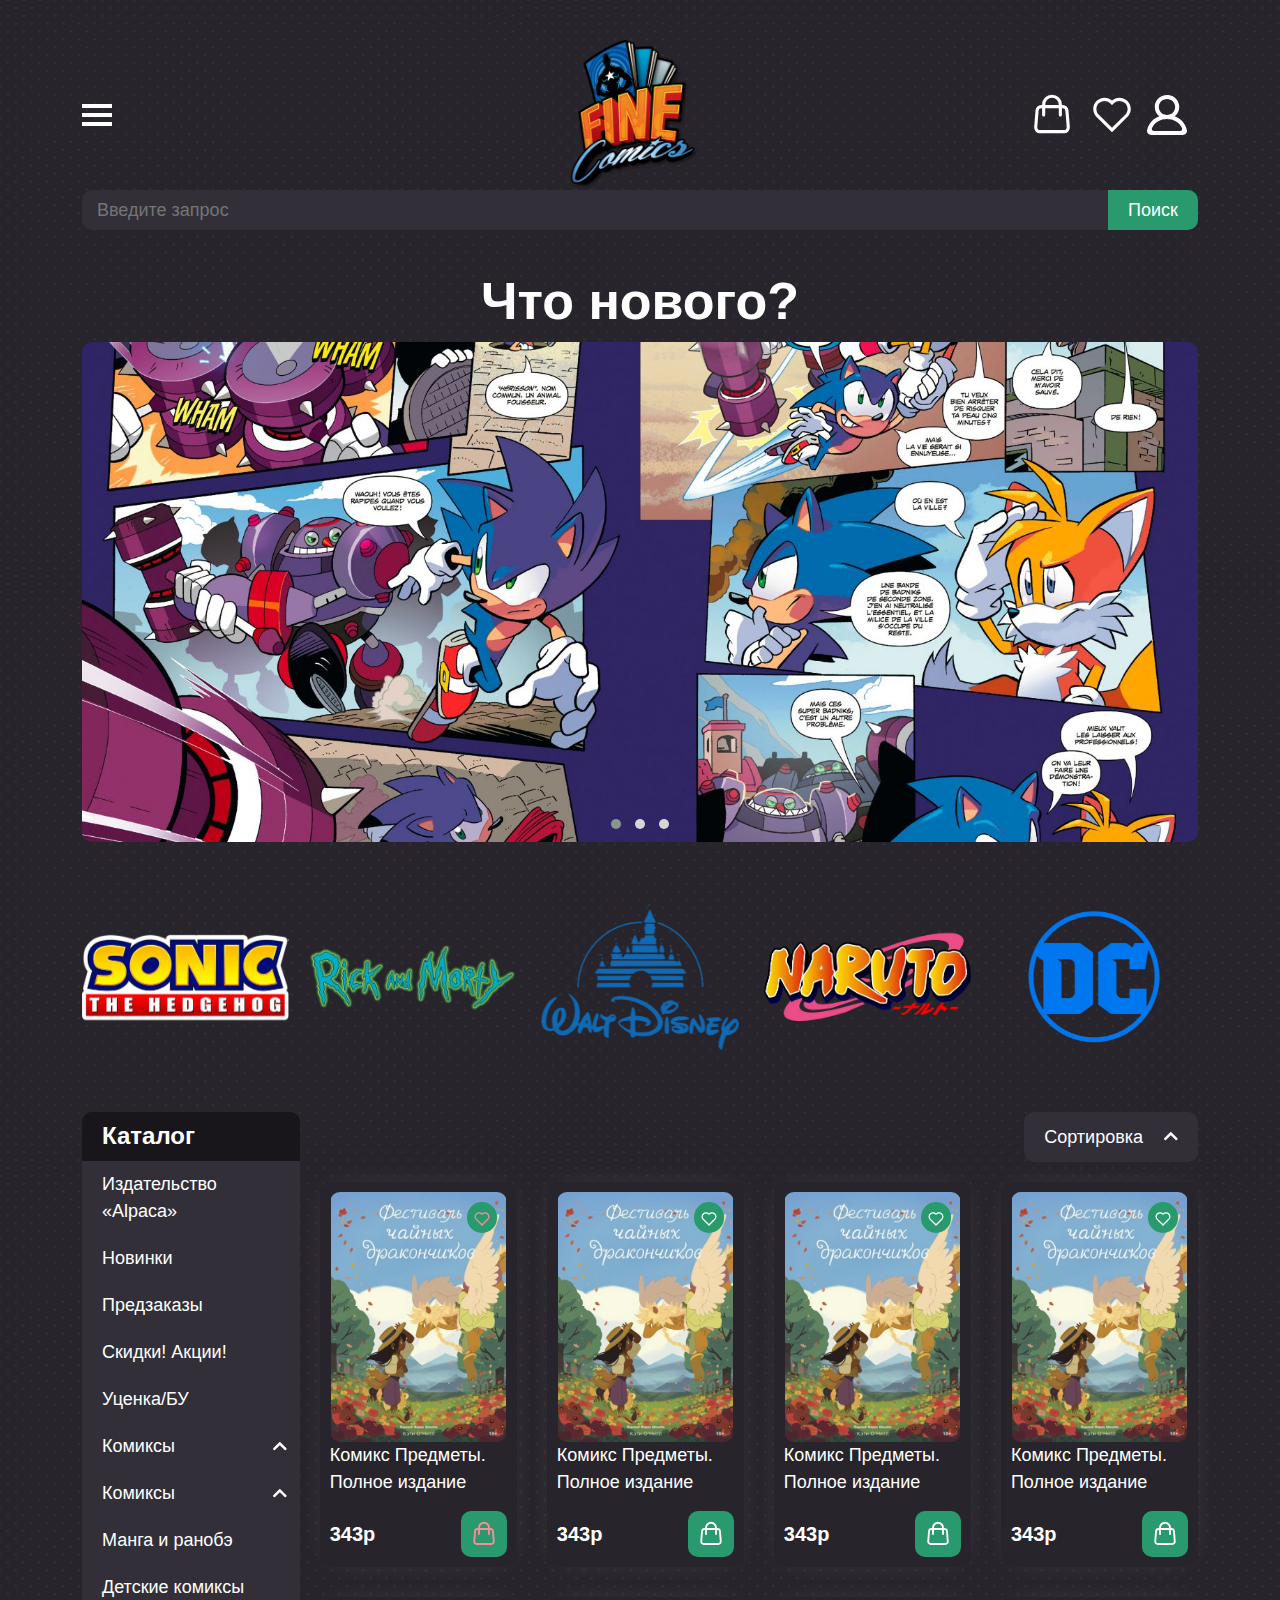
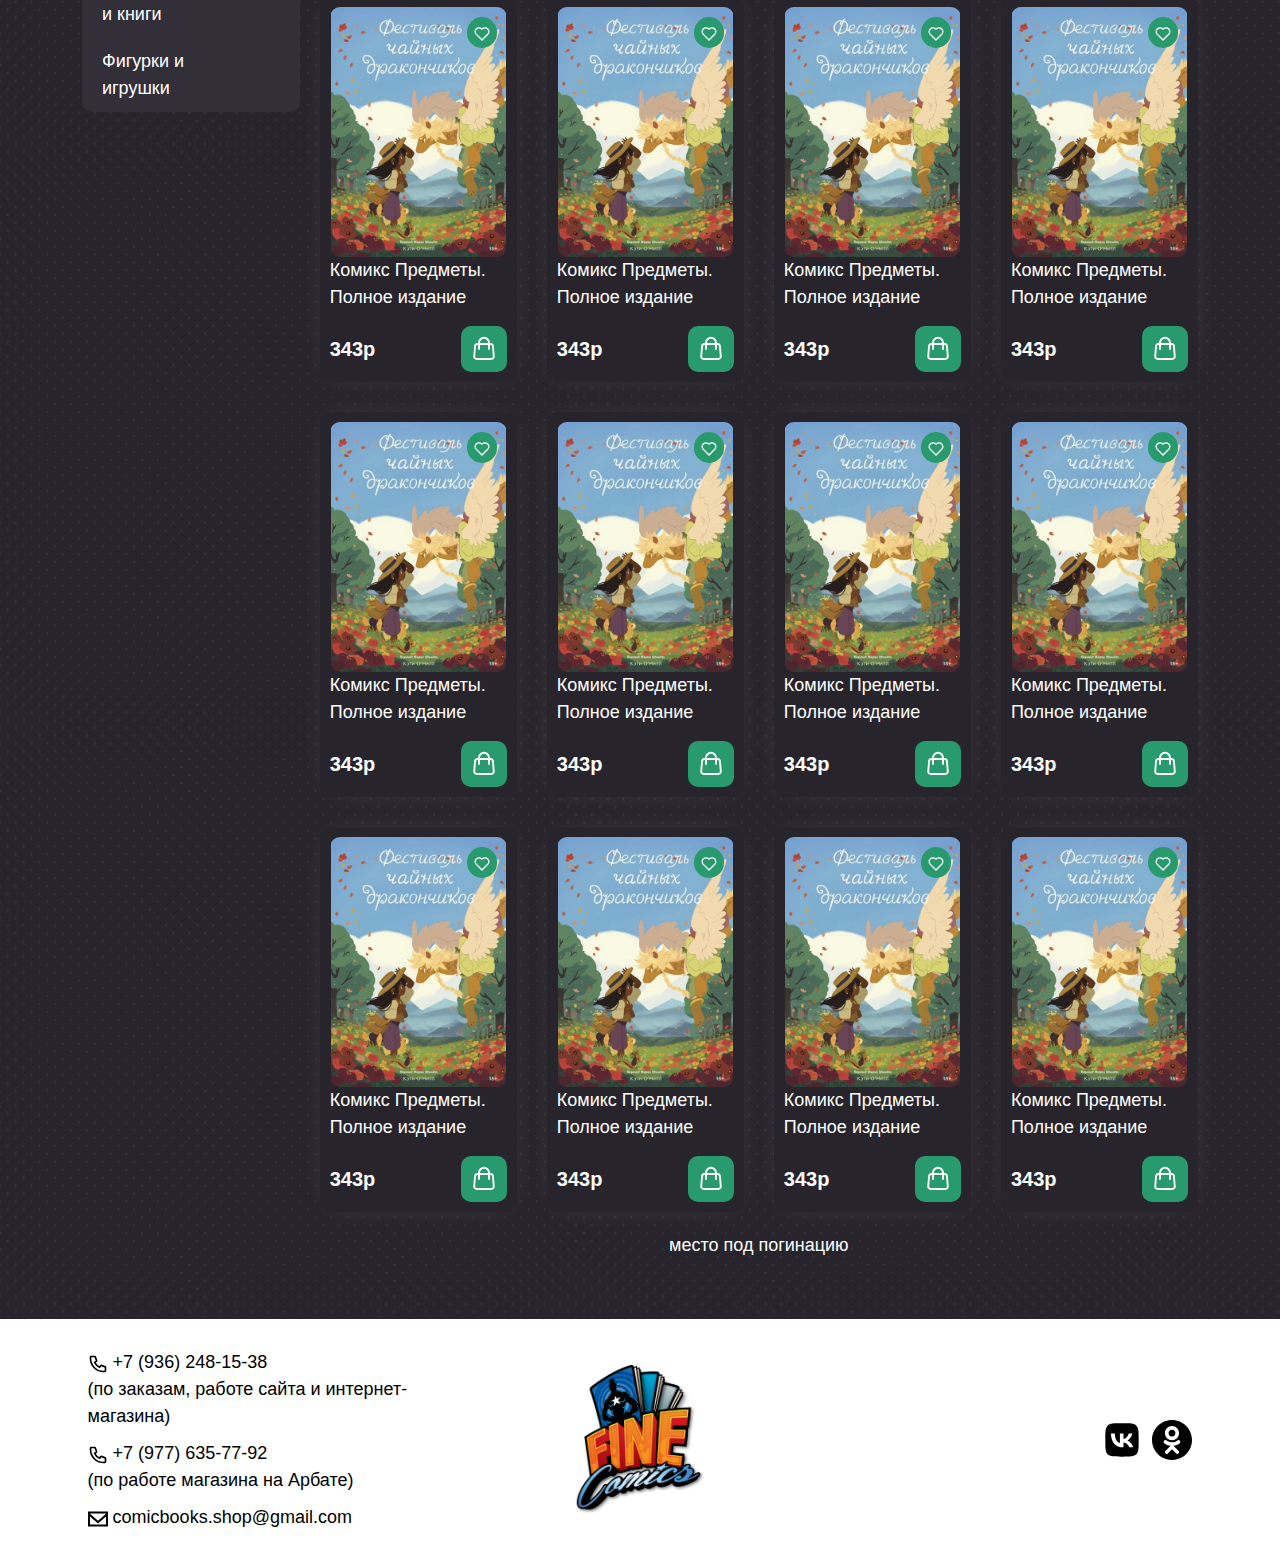
==== pages/index/index.html @ 59e4ee45 "init: version 0.1 index page" ====
<!DOCTYPE html>
<html lang="en">
<head>
    <meta charset="UTF-8">
    <meta http-equiv="X-UA-Compatible" content="IE=edge">
    <meta name="viewport" content="width=device-width, initial-scale=1.0">
    <title>ComicsShop</title>
    <!-- STYLES -->
        <!-- CAROUSEL -->
        <link rel="stylesheet" href="./../../static/css/libs/carousel/owl.carousel.min.css">
        <link rel="stylesheet" href="./../../static/css/libs/carousel/owl.theme.default.min.css">
        <!-- MAIN -->
        <link rel="stylesheet" href="./../../static/css/styles.css">
        <link rel="stylesheet" href="./../../static/css/reset.css">
    <!-- SCRIPTS -->     
        <!-- JQUERY -->
        <script src="./../../static/js/libs/jquary/jquery.min.js" defer></script>
        <!-- CAROUSEL -->
        <script src="./../../static/js/libs/carousel/owl.carousel.min.js" defer></script>
        <!-- BURGER -->
        <script src="./../../static/js/blocks/burger/burger.js" defer></script>
        <!-- ACCORDION -->
        <script src="./../../static/js/blocks/accordion/accordion.js" defer></script>
        <!-- SELECT -->
        <script src="./../../static/js/blocks/select/select.js" defer></script>
        <!-- MODAL -->
        <script src="./../../static/js/blocks/modal/modal.js" defer></script>
        <!-- FORM -->
        <script src="./../../static/js/libs/jquary-validation/jquery.validate.min.js" defer></script>  
        <script src="./../../static/js/blocks/form/form.js" defer></script>
        <!-- MAIN -->
        <script src="./../../static/js/main.js" defer></script>
</head>
<body class="page">

    <header class="header page__header">
        <div class="container header__container">
            <nav class="header__burger burger">
                <div class="burger__name">
                    <a href="#" class="burger__icon">
                        <span></span>
                        <span></span>
                        <span></span>
                    </a>
                </div>
        
                <div class="burger__content">
                    <div class="burger__title">
                        Меню
                    </div>
        
                    <ul class="burger__ul">
                        <div class="burger__subtitle">
                            Навигация
                        </div>
                        <li class="burger__li">
                            <a href="#">Главная</a>
                        </li>
                        <li class="burger__li">
                            <a href="#">Все товары</a>
                        </li>
                        <li class="burger__li">
                            <a href="#">Новости</a>
                        </li>
                        <li class="burger__li">
                            <a href="#">Адрес и контакты</a>
                        </li>
                        <li class="burger__li">
                            <a href="#">Все франшизы</a>
                        </li>
                    </ul>
        
                    <ul class="burger__ul">
                        <div class="burger__subtitle">
                            Помощь
                        </div>
                        <li class="burger__li">
                            <a href="#">FAQ</a>
                        </li>
                        <li class="burger__li">
                            <a href="#">Доставка и оплата</a>
                        </li>
                        <li class="burger__li">
                            <a href="#">Оставить отзыв</a>
                        </li>
                    </ul>
        
                    <ul class="burger__ul">
                        <div class="burger__subtitle">
                            Информация
                        </div>
                        <li class="burger__li">
                            <a href="#">Публичная оферта</a>
                        </li>
                        <li class="burger__li">
                            <a href="#">Пользовательское соглашение</a>
                        </li>
                        <li class="burger__li">
                            <a href="#">Политика конфиденциальности</a>
                        </li>
                    </ul>
        
                    <ul class="burger__ul">
                        <div class="burger__subtitle">
                            Контакты
                        </div>
                        <li class="burger__li">+7 (952) 217-64-75</li>
                        <li class="burger__li">г. Благовещенск, ул. Антона, д. Антона</li>
                    </ul>

                    <button class="btn burger__close">
                        x
                    </button>
                </div>

                <div class="burger__shadow"></div>
            </nav>
            
            <div class="header__logo">
                <a href="#" class="logo" style="background-image: url('./../../static/img/logo.png');">
                </a>
            </div>

            <div class="header__right">
                <a href="#" class="header__cart">
                    <svg class="svg--animate-stroke" width="50px" height="50px" viewBox="0 0 24 24" fill="none" xmlns="http://www.w3.org/2000/svg">
                        <path d="M16 8H17.1597C18.1999 8 19.0664 8.79732 19.1528 9.83391L19.8195 17.8339C19.9167 18.9999 18.9965 20 17.8264 20H6.1736C5.00352 20 4.08334 18.9999 4.18051 17.8339L4.84718 9.83391C4.93356 8.79732 5.80009 8 6.84027 8H8M16 8H8M16 8L16 7C16 5.93913 15.5786 4.92172 14.8284 4.17157C14.0783 3.42143 13.0609 3 12 3C10.9391 3 9.92172 3.42143 9.17157 4.17157C8.42143 4.92172 8 5.93913 8 7L8 8M16 8L16 12M8 8L8 12" stroke="#000000" stroke-width="1.5" stroke-linecap="round" stroke-linejoin="round"/>
                    </svg>
                </a>

                <a href="#" class="header__favorite">
                    <svg class="svg--animate-fill" width="50px" height="50px" viewBox="0 0 24 24" fill="none" xmlns="http://www.w3.org/2000/svg">        
                        <path fill-rule="evenodd" clip-rule="evenodd" d="M11.993 5.09691C11.0387 4.25883 9.78328 3.75 8.40796 3.75C5.42122 3.75 3 6.1497 3 9.10988C3 10.473 3.50639 11.7242 4.35199 12.67L12 20.25L19.4216 12.8944L19.641 12.6631C20.4866 11.7172 21 10.473 21 9.10988C21 6.1497 18.5788 3.75 15.592 3.75C14.2167 3.75 12.9613 4.25883 12.007 5.09692L12 5.08998L11.993 5.09691ZM12 7.09938L12.0549 7.14755L12.9079 6.30208L12.9968 6.22399C13.6868 5.61806 14.5932 5.25 15.592 5.25C17.763 5.25 19.5 6.99073 19.5 9.10988C19.5 10.0813 19.1385 10.9674 18.5363 11.6481L18.3492 11.8453L12 18.1381L5.44274 11.6391C4.85393 10.9658 4.5 10.0809 4.5 9.10988C4.5 6.99073 6.23699 5.25 8.40796 5.25C9.40675 5.25 10.3132 5.61806 11.0032 6.22398L11.0921 6.30203L11.9452 7.14752L12 7.09938Z" fill="#000000"/>
                    </svg>
                </a>

                <a href="#" class="header__profile">
                    <svg class="svg--animate-fill" width="40px" height="40px" viewBox="0 0 20 20" version="1.1" xmlns="http://www.w3.org/2000/svg" xmlns:xlink="http://www.w3.org/1999/xlink">
                        <g id="Page-1" stroke="none" stroke-width="1" fill="none" fill-rule="evenodd">
                            <g id="Dribbble-Light-Preview" transform="translate(-140.000000, -2159.000000)" fill="#000000">
                                <g id="icons" transform="translate(56.000000, 160.000000)">
                                    <path d="M100.562548,2016.99998 L87.4381713,2016.99998 C86.7317804,2016.99998 86.2101535,2016.30298 86.4765813,2015.66198 C87.7127655,2012.69798 90.6169306,2010.99998 93.9998492,2010.99998 C97.3837885,2010.99998 100.287954,2012.69798 101.524138,2015.66198 C101.790566,2016.30298 101.268939,2016.99998 100.562548,2016.99998 M89.9166645,2004.99998 C89.9166645,2002.79398 91.7489936,2000.99998 93.9998492,2000.99998 C96.2517256,2000.99998 98.0830339,2002.79398 98.0830339,2004.99998 C98.0830339,2007.20598 96.2517256,2008.99998 93.9998492,2008.99998 C91.7489936,2008.99998 89.9166645,2007.20598 89.9166645,2004.99998 M103.955674,2016.63598 C103.213556,2013.27698 100.892265,2010.79798 97.837022,2009.67298 C99.4560048,2008.39598 100.400241,2006.33098 100.053171,2004.06998 C99.6509769,2001.44698 97.4235996,1999.34798 94.7348224,1999.04198 C91.0232075,1998.61898 87.8750721,2001.44898 87.8750721,2004.99998 C87.8750721,2006.88998 88.7692896,2008.57398 90.1636971,2009.67298 C87.1074334,2010.79798 84.7871636,2013.27698 84.044024,2016.63598 C83.7745338,2017.85698 84.7789973,2018.99998 86.0539717,2018.99998 L101.945727,2018.99998 C103.221722,2018.99998 104.226185,2017.85698 103.955674,2016.63598" id="profile_round-[#1342]"></path>
                                </g>
                            </g>
                        </g>
                    </svg>
                </a>
            </div>
        </div>
        <div class="container">
            <form class="search" action="">
                <input type="text" class="search__input" placeholder="Введите запрос">
                <button type="submit" class="btn search__submit">Поиск</button>

                <!-- ВНИМАНИЕ, УБРАТЬ DISPLAY NONE КОГДА НАСТРОИШЬ -->
                <div class="search__items" style="display: none;">
                    <div class="search__item">
                        123
                    </div>
                    <div class="search__item">
                        123
                    </div>
                    <div class="search__item">
                        123
                    </div>
                </div>
            </form>
        </div>
    </header>

    <main class="main">
        <section class="carousel container main__carousel">
            <h2 class="h2 carousel__title title">
                Что нового? 
            </h2>

            <div class="carousel__items owl-carousel owl-theme">
                <div class="carousel__item" style="background-image: url('./../../static/img/carousel/item-1.jpg');"></div>
                <div class="carousel__item" style="background-image: url('./../../static/img/carousel/item-2.jpg');"></div>
                <div class="carousel__item" style="background-image: url('./../../static/img/carousel/item-3.jpg');"></div>
            </div>
        </section>

        <section class="brands main__brands">
            <div class="container">
                <section class="carousel--brands owl-carousel owl-theme">
                    <div class="carousel__item--sm" style="background-image: url('./../../static/img/brands/item-1.webp');"></div>
                    <div class="carousel__item--sm" style="background-image: url('./../../static/img/brands/item-2.webp');"></div>
                    <div class="carousel__item--sm" style="background-image: url('./../../static/img/brands/item-3.webp');"></div>
                    <div class="carousel__item--sm" style="background-image: url('./../../static/img/brands/item-4.webp');"></div>
                    <div class="carousel__item--sm" style="background-image: url('./../../static/img/brands/item-5.webp');"></div>
                    <div class="carousel__item--sm" style="background-image: url('./../../static/img/brands/item-6.webp');"></div>
                </section>
            </div>
        </section>

        <section class="catalog">
            <div class="container catalog__container">
                <div class="catalog__left">
                    <div class="catalog__filter filter">
                        <h3 class="h3 filter__name">
                            Каталог
                        </h3>
                        <div class="filter__items">
                            <div class="filter__item">
                                Издательство «Alpaca»
                            </div>
                            <div class="filter__item">
                                Новинки
                            </div>
                            <div class="filter__item">
                                Предзаказы
                            </div>
                            <div class="filter__item">
                                Скидки! Акции!
                            </div>
                            <div class="filter__item">
                                Уценка/БУ
                            </div>
                            <div class="accordion">
                                <div class="filter__item">
                                    Комиксы
                                    <div class="filter__svg">
                                        <svg width="15" height="15" viewBox="0 0 15 15" fill="none" xmlns="http://www.w3.org/2000/svg">
                                            <path d="M7.28125 3.25C7.40625 3.0625 7.59375 3 7.8125 3C8 3 8.1875 3.0625 8.34375 3.25L14.4062 9.3125C14.5312 9.4375 14.625 9.625 14.625 9.84375C14.625 10.0312 14.5312 10.2188 14.4062 10.375L13.7188 11.0625C13.5625 11.1875 13.375 11.2812 13.1875 11.2812C12.9688 11.2812 12.7812 11.2188 12.6562 11.0938L7.8125 6.25L2.96875 11.0938C2.8125 11.2188 2.625 11.2812 2.4375 11.2812C2.21875 11.2812 2.03125 11.1875 1.90625 11.0625L1.21875 10.375C1.0625 10.2188 1 10.0312 1 9.84375C1 9.625 1.0625 9.4375 1.21875 9.3125L7.28125 3.25Z" fill="white"/>
                                        </svg>
                                    </div>
                                </div>
                                <div class="accordion__items">
                                    <div class="filter__item">
                                        Marvel
                                    </div>
                                    <div class="filter__item">
                                        DC
                                    </div>
                                    <div class="filter__item">
                                        Dark Horse
                                    </div>
                                    <div class="filter__item">
                                        Комиксы про синего ежа
                                    </div>
                                </div>
                            </div>
                            <div class="accordion">
                                <div class="filter__item">
                                    Комиксы
                                    <div class="filter__svg">
                                        <svg width="15" height="15" viewBox="0 0 15 15" fill="none" xmlns="http://www.w3.org/2000/svg">
                                            <path d="M7.28125 3.25C7.40625 3.0625 7.59375 3 7.8125 3C8 3 8.1875 3.0625 8.34375 3.25L14.4062 9.3125C14.5312 9.4375 14.625 9.625 14.625 9.84375C14.625 10.0312 14.5312 10.2188 14.4062 10.375L13.7188 11.0625C13.5625 11.1875 13.375 11.2812 13.1875 11.2812C12.9688 11.2812 12.7812 11.2188 12.6562 11.0938L7.8125 6.25L2.96875 11.0938C2.8125 11.2188 2.625 11.2812 2.4375 11.2812C2.21875 11.2812 2.03125 11.1875 1.90625 11.0625L1.21875 10.375C1.0625 10.2188 1 10.0312 1 9.84375C1 9.625 1.0625 9.4375 1.21875 9.3125L7.28125 3.25Z" fill="white"/>
                                        </svg>
                                    </div>
                                </div>
                                <div class="accordion__items">
                                    <div class="filter__item">
                                        Marvel
                                    </div>
                                    <div class="filter__item">
                                        DC
                                    </div>
                                    <div class="filter__item">
                                        Dark Horse
                                    </div>
                                    <div class="filter__item">
                                        Комиксы про синего ежа
                                    </div>
                                </div>
                            </div>
                            <div class="filter__item">
                                Манга и ранобэ
                            </div>
                            <div class="filter__item">
                                Детские комиксы и книги
                            </div>
                            <div class="filter__item">
                                Фигурки и игрушки
                            </div>
                            
                        </div>
                    </div>
                </div>
                <div class="catalog__right">
                    <div class="catalog__select">
                        <!-- filter mobile -->
                        <nav class="burger catalog__filter--mb">
                            <div class="burger__name">
                                <button class="btn">Каталог</button>
                            </div>
                    
                            <div class="burger__content">
                                <div class="filter__item">
                                    Издательство «Alpaca»
                                </div>
                                <div class="filter__item">
                                    Новинки
                                </div>
                                <div class="filter__item">
                                    Предзаказы
                                </div>
                                <div class="filter__item">
                                    Скидки! Акции!
                                </div>
                                <div class="filter__item">
                                    Уценка/БУ
                                </div>
                                <div class="accordion">
                                    <div class="filter__item">
                                        Комиксы
                                        <div class="filter__svg">
                                            <svg width="15" height="15" viewBox="0 0 15 15" fill="none" xmlns="http://www.w3.org/2000/svg">
                                                <path d="M7.28125 3.25C7.40625 3.0625 7.59375 3 7.8125 3C8 3 8.1875 3.0625 8.34375 3.25L14.4062 9.3125C14.5312 9.4375 14.625 9.625 14.625 9.84375C14.625 10.0312 14.5312 10.2188 14.4062 10.375L13.7188 11.0625C13.5625 11.1875 13.375 11.2812 13.1875 11.2812C12.9688 11.2812 12.7812 11.2188 12.6562 11.0938L7.8125 6.25L2.96875 11.0938C2.8125 11.2188 2.625 11.2812 2.4375 11.2812C2.21875 11.2812 2.03125 11.1875 1.90625 11.0625L1.21875 10.375C1.0625 10.2188 1 10.0312 1 9.84375C1 9.625 1.0625 9.4375 1.21875 9.3125L7.28125 3.25Z" fill="white"/>
                                            </svg>
                                        </div>
                                    </div>
                                    <div class="accordion__items">
                                        <div class="filter__item">
                                            Marvel
                                        </div>
                                        <div class="filter__item">
                                            DC
                                        </div>
                                        <div class="filter__item">
                                            Dark Horse
                                        </div>
                                        <div class="filter__item">
                                            Комиксы про синего ежа
                                        </div>
                                    </div>
                                </div>
                                <div class="accordion">
                                    <div class="filter__item">
                                        Комиксы
                                        <div class="filter__svg">
                                            <svg width="15" height="15" viewBox="0 0 15 15" fill="none" xmlns="http://www.w3.org/2000/svg">
                                                <path d="M7.28125 3.25C7.40625 3.0625 7.59375 3 7.8125 3C8 3 8.1875 3.0625 8.34375 3.25L14.4062 9.3125C14.5312 9.4375 14.625 9.625 14.625 9.84375C14.625 10.0312 14.5312 10.2188 14.4062 10.375L13.7188 11.0625C13.5625 11.1875 13.375 11.2812 13.1875 11.2812C12.9688 11.2812 12.7812 11.2188 12.6562 11.0938L7.8125 6.25L2.96875 11.0938C2.8125 11.2188 2.625 11.2812 2.4375 11.2812C2.21875 11.2812 2.03125 11.1875 1.90625 11.0625L1.21875 10.375C1.0625 10.2188 1 10.0312 1 9.84375C1 9.625 1.0625 9.4375 1.21875 9.3125L7.28125 3.25Z" fill="white"/>
                                            </svg>
                                        </div>
                                    </div>
                                    <div class="accordion__items">
                                        <div class="filter__item">
                                            Marvel
                                        </div>
                                        <div class="filter__item">
                                            DC
                                        </div>
                                        <div class="filter__item">
                                            Dark Horse
                                        </div>
                                        <div class="filter__item">
                                            Комиксы про синего ежа
                                        </div>
                                    </div>
                                </div>
                                <div class="filter__item">
                                    Манга и ранобэ
                                </div>
                                <div class="filter__item">
                                    Детские комиксы и книги
                                </div>
                                <div class="filter__item">
                                    Фигурки и игрушки
                                </div>

                                <button class="btn burger__close">
                                    x
                                </button>3
                            </div>
            
                            <div class="burger__shadow"></div>
                        </nav>
    
                        <div class="select">
                            <div class="select__input">
                                <div class="select__text select__text--select">
                                    Сортировка
                                </div>
                                <div class="select__icon">
                                    <svg width="15" height="15" viewBox="0 0 15 15" fill="none" xmlns="http://www.w3.org/2000/svg">
                                        <path d="M7.28125 3.25C7.40625 3.0625 7.59375 3 7.8125 3C8 3 8.1875 3.0625 8.34375 3.25L14.4062 9.3125C14.5312 9.4375 14.625 9.625 14.625 9.84375C14.625 10.0312 14.5312 10.2188 14.4062 10.375L13.7188 11.0625C13.5625 11.1875 13.375 11.2812 13.1875 11.2812C12.9688 11.2812 12.7812 11.2188 12.6562 11.0938L7.8125 6.25L2.96875 11.0938C2.8125 11.2188 2.625 11.2812 2.4375 11.2812C2.21875 11.2812 2.03125 11.1875 1.90625 11.0625L1.21875 10.375C1.0625 10.2188 1 10.0312 1 9.84375C1 9.625 1.0625 9.4375 1.21875 9.3125L7.28125 3.25Z" fill="white"></path>
                                    </svg>                            
                                </div>
                            </div>
                            <div class="select__items">
                                <div class="select__item">
                                    По возврастанию цены
                                </div>
                                <div class="select__item">
                                    По убыванию цены
                                </div>
                                <div class="select__item">
                                    сначала новые
                                </div>
                            </div>
                        </div>
                    </div>
                    <div class="catalog__items">
                        <a href="#" class="card">
                            <div class="card__img" style="background-image: url('./../../static/img/catalog/item-1.webp');">
                                <button class="btn card__favorite card__favorite--active">
                                    <svg class="svg--animate-fill" width="20px" height="20px" viewBox="0 0 24 24" fill="none" xmlns="http://www.w3.org/2000/svg">        
                                        <path fill-rule="evenodd" clip-rule="evenodd" d="M11.993 5.09691C11.0387 4.25883 9.78328 3.75 8.40796 3.75C5.42122 3.75 3 6.1497 3 9.10988C3 10.473 3.50639 11.7242 4.35199 12.67L12 20.25L19.4216 12.8944L19.641 12.6631C20.4866 11.7172 21 10.473 21 9.10988C21 6.1497 18.5788 3.75 15.592 3.75C14.2167 3.75 12.9613 4.25883 12.007 5.09692L12 5.08998L11.993 5.09691ZM12 7.09938L12.0549 7.14755L12.9079 6.30208L12.9968 6.22399C13.6868 5.61806 14.5932 5.25 15.592 5.25C17.763 5.25 19.5 6.99073 19.5 9.10988C19.5 10.0813 19.1385 10.9674 18.5363 11.6481L18.3492 11.8453L12 18.1381L5.44274 11.6391C4.85393 10.9658 4.5 10.0809 4.5 9.10988C4.5 6.99073 6.23699 5.25 8.40796 5.25C9.40675 5.25 10.3132 5.61806 11.0032 6.22398L11.0921 6.30203L11.9452 7.14752L12 7.09938Z" fill="#000000"/>
                                    </svg>
                                </button>
                            </div>
                            <div class="card__content">
                                <div class="card__name">
                                    Комикс Предметы. Полное издание
                                </div>

                                <div class="card__container">
                                    <div class="card__price">
                                        343p
                                    </div>
                                    <button class="btn card__cart card__cart--active">
                                        <svg class="svg--animate-stroke" width="30px" height="30px" viewBox="0 0 24 24" fill="none" xmlns="http://www.w3.org/2000/svg">
                                            <path d="M16 8H17.1597C18.1999 8 19.0664 8.79732 19.1528 9.83391L19.8195 17.8339C19.9167 18.9999 18.9965 20 17.8264 20H6.1736C5.00352 20 4.08334 18.9999 4.18051 17.8339L4.84718 9.83391C4.93356 8.79732 5.80009 8 6.84027 8H8M16 8H8M16 8L16 7C16 5.93913 15.5786 4.92172 14.8284 4.17157C14.0783 3.42143 13.0609 3 12 3C10.9391 3 9.92172 3.42143 9.17157 4.17157C8.42143 4.92172 8 5.93913 8 7L8 8M16 8L16 12M8 8L8 12" stroke="#000000" stroke-width="1.5" stroke-linecap="round" stroke-linejoin="round"/>
                                        </svg>                    
                                    </button>
                                </div>
                            </div>
                        </a>
                        <a href="#" class="card">
                            <div class="card__img" style="background-image: url('./../../static/img/catalog/item-1.webp');">
                                <button class="btn card__favorite ">
                                    <svg class="svg--animate-fill" width="20px" height="20px" viewBox="0 0 24 24" fill="none" xmlns="http://www.w3.org/2000/svg">        
                                        <path fill-rule="evenodd" clip-rule="evenodd" d="M11.993 5.09691C11.0387 4.25883 9.78328 3.75 8.40796 3.75C5.42122 3.75 3 6.1497 3 9.10988C3 10.473 3.50639 11.7242 4.35199 12.67L12 20.25L19.4216 12.8944L19.641 12.6631C20.4866 11.7172 21 10.473 21 9.10988C21 6.1497 18.5788 3.75 15.592 3.75C14.2167 3.75 12.9613 4.25883 12.007 5.09692L12 5.08998L11.993 5.09691ZM12 7.09938L12.0549 7.14755L12.9079 6.30208L12.9968 6.22399C13.6868 5.61806 14.5932 5.25 15.592 5.25C17.763 5.25 19.5 6.99073 19.5 9.10988C19.5 10.0813 19.1385 10.9674 18.5363 11.6481L18.3492 11.8453L12 18.1381L5.44274 11.6391C4.85393 10.9658 4.5 10.0809 4.5 9.10988C4.5 6.99073 6.23699 5.25 8.40796 5.25C9.40675 5.25 10.3132 5.61806 11.0032 6.22398L11.0921 6.30203L11.9452 7.14752L12 7.09938Z" fill="#000000"/>
                                    </svg>
                                </button>
                            </div>
                            <div class="card__content">
                                <div class="card__name">
                                    Комикс Предметы. Полное издание
                                </div>

                                <div class="card__container">
                                    <div class="card__price">
                                        343p
                                    </div>
                                    <button class="btn card__cart ">
                                        <svg class="svg--animate-stroke" width="30px" height="30px" viewBox="0 0 24 24" fill="none" xmlns="http://www.w3.org/2000/svg">
                                            <path d="M16 8H17.1597C18.1999 8 19.0664 8.79732 19.1528 9.83391L19.8195 17.8339C19.9167 18.9999 18.9965 20 17.8264 20H6.1736C5.00352 20 4.08334 18.9999 4.18051 17.8339L4.84718 9.83391C4.93356 8.79732 5.80009 8 6.84027 8H8M16 8H8M16 8L16 7C16 5.93913 15.5786 4.92172 14.8284 4.17157C14.0783 3.42143 13.0609 3 12 3C10.9391 3 9.92172 3.42143 9.17157 4.17157C8.42143 4.92172 8 5.93913 8 7L8 8M16 8L16 12M8 8L8 12" stroke="#000000" stroke-width="1.5" stroke-linecap="round" stroke-linejoin="round"/>
                                        </svg>                    
                                    </button>
                                </div>
                            </div>
                        </a>
                        <a href="#" class="card">
                            <div class="card__img" style="background-image: url('./../../static/img/catalog/item-1.webp');">
                                <button class="btn card__favorite ">
                                    <svg class="svg--animate-fill" width="20px" height="20px" viewBox="0 0 24 24" fill="none" xmlns="http://www.w3.org/2000/svg">        
                                        <path fill-rule="evenodd" clip-rule="evenodd" d="M11.993 5.09691C11.0387 4.25883 9.78328 3.75 8.40796 3.75C5.42122 3.75 3 6.1497 3 9.10988C3 10.473 3.50639 11.7242 4.35199 12.67L12 20.25L19.4216 12.8944L19.641 12.6631C20.4866 11.7172 21 10.473 21 9.10988C21 6.1497 18.5788 3.75 15.592 3.75C14.2167 3.75 12.9613 4.25883 12.007 5.09692L12 5.08998L11.993 5.09691ZM12 7.09938L12.0549 7.14755L12.9079 6.30208L12.9968 6.22399C13.6868 5.61806 14.5932 5.25 15.592 5.25C17.763 5.25 19.5 6.99073 19.5 9.10988C19.5 10.0813 19.1385 10.9674 18.5363 11.6481L18.3492 11.8453L12 18.1381L5.44274 11.6391C4.85393 10.9658 4.5 10.0809 4.5 9.10988C4.5 6.99073 6.23699 5.25 8.40796 5.25C9.40675 5.25 10.3132 5.61806 11.0032 6.22398L11.0921 6.30203L11.9452 7.14752L12 7.09938Z" fill="#000000"/>
                                    </svg>
                                </button>
                            </div>
                            <div class="card__content">
                                <div class="card__name">
                                    Комикс Предметы. Полное издание
                                </div>

                                <div class="card__container">
                                    <div class="card__price">
                                        343p
                                    </div>
                                    <button class="btn card__cart ">
                                        <svg class="svg--animate-stroke" width="30px" height="30px" viewBox="0 0 24 24" fill="none" xmlns="http://www.w3.org/2000/svg">
                                            <path d="M16 8H17.1597C18.1999 8 19.0664 8.79732 19.1528 9.83391L19.8195 17.8339C19.9167 18.9999 18.9965 20 17.8264 20H6.1736C5.00352 20 4.08334 18.9999 4.18051 17.8339L4.84718 9.83391C4.93356 8.79732 5.80009 8 6.84027 8H8M16 8H8M16 8L16 7C16 5.93913 15.5786 4.92172 14.8284 4.17157C14.0783 3.42143 13.0609 3 12 3C10.9391 3 9.92172 3.42143 9.17157 4.17157C8.42143 4.92172 8 5.93913 8 7L8 8M16 8L16 12M8 8L8 12" stroke="#000000" stroke-width="1.5" stroke-linecap="round" stroke-linejoin="round"/>
                                        </svg>                    
                                    </button>
                                </div>
                            </div>
                        </a>
                        <a href="#" class="card">
                            <div class="card__img" style="background-image: url('./../../static/img/catalog/item-1.webp');">
                                <button class="btn card__favorite ">
                                    <svg class="svg--animate-fill" width="20px" height="20px" viewBox="0 0 24 24" fill="none" xmlns="http://www.w3.org/2000/svg">        
                                        <path fill-rule="evenodd" clip-rule="evenodd" d="M11.993 5.09691C11.0387 4.25883 9.78328 3.75 8.40796 3.75C5.42122 3.75 3 6.1497 3 9.10988C3 10.473 3.50639 11.7242 4.35199 12.67L12 20.25L19.4216 12.8944L19.641 12.6631C20.4866 11.7172 21 10.473 21 9.10988C21 6.1497 18.5788 3.75 15.592 3.75C14.2167 3.75 12.9613 4.25883 12.007 5.09692L12 5.08998L11.993 5.09691ZM12 7.09938L12.0549 7.14755L12.9079 6.30208L12.9968 6.22399C13.6868 5.61806 14.5932 5.25 15.592 5.25C17.763 5.25 19.5 6.99073 19.5 9.10988C19.5 10.0813 19.1385 10.9674 18.5363 11.6481L18.3492 11.8453L12 18.1381L5.44274 11.6391C4.85393 10.9658 4.5 10.0809 4.5 9.10988C4.5 6.99073 6.23699 5.25 8.40796 5.25C9.40675 5.25 10.3132 5.61806 11.0032 6.22398L11.0921 6.30203L11.9452 7.14752L12 7.09938Z" fill="#000000"/>
                                    </svg>
                                </button>
                            </div>
                            <div class="card__content">
                                <div class="card__name">
                                    Комикс Предметы. Полное издание
                                </div>

                                <div class="card__container">
                                    <div class="card__price">
                                        343p
                                    </div>
                                    <button class="btn card__cart ">
                                        <svg class="svg--animate-stroke" width="30px" height="30px" viewBox="0 0 24 24" fill="none" xmlns="http://www.w3.org/2000/svg">
                                            <path d="M16 8H17.1597C18.1999 8 19.0664 8.79732 19.1528 9.83391L19.8195 17.8339C19.9167 18.9999 18.9965 20 17.8264 20H6.1736C5.00352 20 4.08334 18.9999 4.18051 17.8339L4.84718 9.83391C4.93356 8.79732 5.80009 8 6.84027 8H8M16 8H8M16 8L16 7C16 5.93913 15.5786 4.92172 14.8284 4.17157C14.0783 3.42143 13.0609 3 12 3C10.9391 3 9.92172 3.42143 9.17157 4.17157C8.42143 4.92172 8 5.93913 8 7L8 8M16 8L16 12M8 8L8 12" stroke="#000000" stroke-width="1.5" stroke-linecap="round" stroke-linejoin="round"/>
                                        </svg>                    
                                    </button>
                                </div>
                            </div>
                        </a>
                        <a href="#" class="card">
                            <div class="card__img" style="background-image: url('./../../static/img/catalog/item-1.webp');">
                                <button class="btn card__favorite ">
                                    <svg class="svg--animate-fill" width="20px" height="20px" viewBox="0 0 24 24" fill="none" xmlns="http://www.w3.org/2000/svg">        
                                        <path fill-rule="evenodd" clip-rule="evenodd" d="M11.993 5.09691C11.0387 4.25883 9.78328 3.75 8.40796 3.75C5.42122 3.75 3 6.1497 3 9.10988C3 10.473 3.50639 11.7242 4.35199 12.67L12 20.25L19.4216 12.8944L19.641 12.6631C20.4866 11.7172 21 10.473 21 9.10988C21 6.1497 18.5788 3.75 15.592 3.75C14.2167 3.75 12.9613 4.25883 12.007 5.09692L12 5.08998L11.993 5.09691ZM12 7.09938L12.0549 7.14755L12.9079 6.30208L12.9968 6.22399C13.6868 5.61806 14.5932 5.25 15.592 5.25C17.763 5.25 19.5 6.99073 19.5 9.10988C19.5 10.0813 19.1385 10.9674 18.5363 11.6481L18.3492 11.8453L12 18.1381L5.44274 11.6391C4.85393 10.9658 4.5 10.0809 4.5 9.10988C4.5 6.99073 6.23699 5.25 8.40796 5.25C9.40675 5.25 10.3132 5.61806 11.0032 6.22398L11.0921 6.30203L11.9452 7.14752L12 7.09938Z" fill="#000000"/>
                                    </svg>
                                </button>
                            </div>
                            <div class="card__content">
                                <div class="card__name">
                                    Комикс Предметы. Полное издание
                                </div>

                                <div class="card__container">
                                    <div class="card__price">
                                        343p
                                    </div>
                                    <button class="btn card__cart ">
                                        <svg class="svg--animate-stroke" width="30px" height="30px" viewBox="0 0 24 24" fill="none" xmlns="http://www.w3.org/2000/svg">
                                            <path d="M16 8H17.1597C18.1999 8 19.0664 8.79732 19.1528 9.83391L19.8195 17.8339C19.9167 18.9999 18.9965 20 17.8264 20H6.1736C5.00352 20 4.08334 18.9999 4.18051 17.8339L4.84718 9.83391C4.93356 8.79732 5.80009 8 6.84027 8H8M16 8H8M16 8L16 7C16 5.93913 15.5786 4.92172 14.8284 4.17157C14.0783 3.42143 13.0609 3 12 3C10.9391 3 9.92172 3.42143 9.17157 4.17157C8.42143 4.92172 8 5.93913 8 7L8 8M16 8L16 12M8 8L8 12" stroke="#000000" stroke-width="1.5" stroke-linecap="round" stroke-linejoin="round"/>
                                        </svg>                    
                                    </button>
                                </div>
                            </div>
                        </a>
                        <a href="#" class="card">
                            <div class="card__img" style="background-image: url('./../../static/img/catalog/item-1.webp');">
                                <button class="btn card__favorite ">
                                    <svg class="svg--animate-fill" width="20px" height="20px" viewBox="0 0 24 24" fill="none" xmlns="http://www.w3.org/2000/svg">        
                                        <path fill-rule="evenodd" clip-rule="evenodd" d="M11.993 5.09691C11.0387 4.25883 9.78328 3.75 8.40796 3.75C5.42122 3.75 3 6.1497 3 9.10988C3 10.473 3.50639 11.7242 4.35199 12.67L12 20.25L19.4216 12.8944L19.641 12.6631C20.4866 11.7172 21 10.473 21 9.10988C21 6.1497 18.5788 3.75 15.592 3.75C14.2167 3.75 12.9613 4.25883 12.007 5.09692L12 5.08998L11.993 5.09691ZM12 7.09938L12.0549 7.14755L12.9079 6.30208L12.9968 6.22399C13.6868 5.61806 14.5932 5.25 15.592 5.25C17.763 5.25 19.5 6.99073 19.5 9.10988C19.5 10.0813 19.1385 10.9674 18.5363 11.6481L18.3492 11.8453L12 18.1381L5.44274 11.6391C4.85393 10.9658 4.5 10.0809 4.5 9.10988C4.5 6.99073 6.23699 5.25 8.40796 5.25C9.40675 5.25 10.3132 5.61806 11.0032 6.22398L11.0921 6.30203L11.9452 7.14752L12 7.09938Z" fill="#000000"/>
                                    </svg>
                                </button>
                            </div>
                            <div class="card__content">
                                <div class="card__name">
                                    Комикс Предметы. Полное издание
                                </div>

                                <div class="card__container">
                                    <div class="card__price">
                                        343p
                                    </div>
                                    <button class="btn card__cart ">
                                        <svg class="svg--animate-stroke" width="30px" height="30px" viewBox="0 0 24 24" fill="none" xmlns="http://www.w3.org/2000/svg">
                                            <path d="M16 8H17.1597C18.1999 8 19.0664 8.79732 19.1528 9.83391L19.8195 17.8339C19.9167 18.9999 18.9965 20 17.8264 20H6.1736C5.00352 20 4.08334 18.9999 4.18051 17.8339L4.84718 9.83391C4.93356 8.79732 5.80009 8 6.84027 8H8M16 8H8M16 8L16 7C16 5.93913 15.5786 4.92172 14.8284 4.17157C14.0783 3.42143 13.0609 3 12 3C10.9391 3 9.92172 3.42143 9.17157 4.17157C8.42143 4.92172 8 5.93913 8 7L8 8M16 8L16 12M8 8L8 12" stroke="#000000" stroke-width="1.5" stroke-linecap="round" stroke-linejoin="round"/>
                                        </svg>                    
                                    </button>
                                </div>
                            </div>
                        </a>
                        <a href="#" class="card">
                            <div class="card__img" style="background-image: url('./../../static/img/catalog/item-1.webp');">
                                <button class="btn card__favorite ">
                                    <svg class="svg--animate-fill" width="20px" height="20px" viewBox="0 0 24 24" fill="none" xmlns="http://www.w3.org/2000/svg">        
                                        <path fill-rule="evenodd" clip-rule="evenodd" d="M11.993 5.09691C11.0387 4.25883 9.78328 3.75 8.40796 3.75C5.42122 3.75 3 6.1497 3 9.10988C3 10.473 3.50639 11.7242 4.35199 12.67L12 20.25L19.4216 12.8944L19.641 12.6631C20.4866 11.7172 21 10.473 21 9.10988C21 6.1497 18.5788 3.75 15.592 3.75C14.2167 3.75 12.9613 4.25883 12.007 5.09692L12 5.08998L11.993 5.09691ZM12 7.09938L12.0549 7.14755L12.9079 6.30208L12.9968 6.22399C13.6868 5.61806 14.5932 5.25 15.592 5.25C17.763 5.25 19.5 6.99073 19.5 9.10988C19.5 10.0813 19.1385 10.9674 18.5363 11.6481L18.3492 11.8453L12 18.1381L5.44274 11.6391C4.85393 10.9658 4.5 10.0809 4.5 9.10988C4.5 6.99073 6.23699 5.25 8.40796 5.25C9.40675 5.25 10.3132 5.61806 11.0032 6.22398L11.0921 6.30203L11.9452 7.14752L12 7.09938Z" fill="#000000"/>
                                    </svg>
                                </button>
                            </div>
                            <div class="card__content">
                                <div class="card__name">
                                    Комикс Предметы. Полное издание
                                </div>

                                <div class="card__container">
                                    <div class="card__price">
                                        343p
                                    </div>
                                    <button class="btn card__cart ">
                                        <svg class="svg--animate-stroke" width="30px" height="30px" viewBox="0 0 24 24" fill="none" xmlns="http://www.w3.org/2000/svg">
                                            <path d="M16 8H17.1597C18.1999 8 19.0664 8.79732 19.1528 9.83391L19.8195 17.8339C19.9167 18.9999 18.9965 20 17.8264 20H6.1736C5.00352 20 4.08334 18.9999 4.18051 17.8339L4.84718 9.83391C4.93356 8.79732 5.80009 8 6.84027 8H8M16 8H8M16 8L16 7C16 5.93913 15.5786 4.92172 14.8284 4.17157C14.0783 3.42143 13.0609 3 12 3C10.9391 3 9.92172 3.42143 9.17157 4.17157C8.42143 4.92172 8 5.93913 8 7L8 8M16 8L16 12M8 8L8 12" stroke="#000000" stroke-width="1.5" stroke-linecap="round" stroke-linejoin="round"/>
                                        </svg>                    
                                    </button>
                                </div>
                            </div>
                        </a>
                        <a href="#" class="card">
                            <div class="card__img" style="background-image: url('./../../static/img/catalog/item-1.webp');">
                                <button class="btn card__favorite ">
                                    <svg class="svg--animate-fill" width="20px" height="20px" viewBox="0 0 24 24" fill="none" xmlns="http://www.w3.org/2000/svg">        
                                        <path fill-rule="evenodd" clip-rule="evenodd" d="M11.993 5.09691C11.0387 4.25883 9.78328 3.75 8.40796 3.75C5.42122 3.75 3 6.1497 3 9.10988C3 10.473 3.50639 11.7242 4.35199 12.67L12 20.25L19.4216 12.8944L19.641 12.6631C20.4866 11.7172 21 10.473 21 9.10988C21 6.1497 18.5788 3.75 15.592 3.75C14.2167 3.75 12.9613 4.25883 12.007 5.09692L12 5.08998L11.993 5.09691ZM12 7.09938L12.0549 7.14755L12.9079 6.30208L12.9968 6.22399C13.6868 5.61806 14.5932 5.25 15.592 5.25C17.763 5.25 19.5 6.99073 19.5 9.10988C19.5 10.0813 19.1385 10.9674 18.5363 11.6481L18.3492 11.8453L12 18.1381L5.44274 11.6391C4.85393 10.9658 4.5 10.0809 4.5 9.10988C4.5 6.99073 6.23699 5.25 8.40796 5.25C9.40675 5.25 10.3132 5.61806 11.0032 6.22398L11.0921 6.30203L11.9452 7.14752L12 7.09938Z" fill="#000000"/>
                                    </svg>
                                </button>
                            </div>
                            <div class="card__content">
                                <div class="card__name">
                                    Комикс Предметы. Полное издание
                                </div>

                                <div class="card__container">
                                    <div class="card__price">
                                        343p
                                    </div>
                                    <button class="btn card__cart ">
                                        <svg class="svg--animate-stroke" width="30px" height="30px" viewBox="0 0 24 24" fill="none" xmlns="http://www.w3.org/2000/svg">
                                            <path d="M16 8H17.1597C18.1999 8 19.0664 8.79732 19.1528 9.83391L19.8195 17.8339C19.9167 18.9999 18.9965 20 17.8264 20H6.1736C5.00352 20 4.08334 18.9999 4.18051 17.8339L4.84718 9.83391C4.93356 8.79732 5.80009 8 6.84027 8H8M16 8H8M16 8L16 7C16 5.93913 15.5786 4.92172 14.8284 4.17157C14.0783 3.42143 13.0609 3 12 3C10.9391 3 9.92172 3.42143 9.17157 4.17157C8.42143 4.92172 8 5.93913 8 7L8 8M16 8L16 12M8 8L8 12" stroke="#000000" stroke-width="1.5" stroke-linecap="round" stroke-linejoin="round"/>
                                        </svg>                    
                                    </button>
                                </div>
                            </div>
                        </a>
                        <a href="#" class="card">
                            <div class="card__img" style="background-image: url('./../../static/img/catalog/item-1.webp');">
                                <button class="btn card__favorite ">
                                    <svg class="svg--animate-fill" width="20px" height="20px" viewBox="0 0 24 24" fill="none" xmlns="http://www.w3.org/2000/svg">        
                                        <path fill-rule="evenodd" clip-rule="evenodd" d="M11.993 5.09691C11.0387 4.25883 9.78328 3.75 8.40796 3.75C5.42122 3.75 3 6.1497 3 9.10988C3 10.473 3.50639 11.7242 4.35199 12.67L12 20.25L19.4216 12.8944L19.641 12.6631C20.4866 11.7172 21 10.473 21 9.10988C21 6.1497 18.5788 3.75 15.592 3.75C14.2167 3.75 12.9613 4.25883 12.007 5.09692L12 5.08998L11.993 5.09691ZM12 7.09938L12.0549 7.14755L12.9079 6.30208L12.9968 6.22399C13.6868 5.61806 14.5932 5.25 15.592 5.25C17.763 5.25 19.5 6.99073 19.5 9.10988C19.5 10.0813 19.1385 10.9674 18.5363 11.6481L18.3492 11.8453L12 18.1381L5.44274 11.6391C4.85393 10.9658 4.5 10.0809 4.5 9.10988C4.5 6.99073 6.23699 5.25 8.40796 5.25C9.40675 5.25 10.3132 5.61806 11.0032 6.22398L11.0921 6.30203L11.9452 7.14752L12 7.09938Z" fill="#000000"/>
                                    </svg>
                                </button>
                            </div>
                            <div class="card__content">
                                <div class="card__name">
                                    Комикс Предметы. Полное издание
                                </div>

                                <div class="card__container">
                                    <div class="card__price">
                                        343p
                                    </div>
                                    <button class="btn card__cart ">
                                        <svg class="svg--animate-stroke" width="30px" height="30px" viewBox="0 0 24 24" fill="none" xmlns="http://www.w3.org/2000/svg">
                                            <path d="M16 8H17.1597C18.1999 8 19.0664 8.79732 19.1528 9.83391L19.8195 17.8339C19.9167 18.9999 18.9965 20 17.8264 20H6.1736C5.00352 20 4.08334 18.9999 4.18051 17.8339L4.84718 9.83391C4.93356 8.79732 5.80009 8 6.84027 8H8M16 8H8M16 8L16 7C16 5.93913 15.5786 4.92172 14.8284 4.17157C14.0783 3.42143 13.0609 3 12 3C10.9391 3 9.92172 3.42143 9.17157 4.17157C8.42143 4.92172 8 5.93913 8 7L8 8M16 8L16 12M8 8L8 12" stroke="#000000" stroke-width="1.5" stroke-linecap="round" stroke-linejoin="round"/>
                                        </svg>                    
                                    </button>
                                </div>
                            </div>
                        </a>
                        <a href="#" class="card">
                            <div class="card__img" style="background-image: url('./../../static/img/catalog/item-1.webp');">
                                <button class="btn card__favorite ">
                                    <svg class="svg--animate-fill" width="20px" height="20px" viewBox="0 0 24 24" fill="none" xmlns="http://www.w3.org/2000/svg">        
                                        <path fill-rule="evenodd" clip-rule="evenodd" d="M11.993 5.09691C11.0387 4.25883 9.78328 3.75 8.40796 3.75C5.42122 3.75 3 6.1497 3 9.10988C3 10.473 3.50639 11.7242 4.35199 12.67L12 20.25L19.4216 12.8944L19.641 12.6631C20.4866 11.7172 21 10.473 21 9.10988C21 6.1497 18.5788 3.75 15.592 3.75C14.2167 3.75 12.9613 4.25883 12.007 5.09692L12 5.08998L11.993 5.09691ZM12 7.09938L12.0549 7.14755L12.9079 6.30208L12.9968 6.22399C13.6868 5.61806 14.5932 5.25 15.592 5.25C17.763 5.25 19.5 6.99073 19.5 9.10988C19.5 10.0813 19.1385 10.9674 18.5363 11.6481L18.3492 11.8453L12 18.1381L5.44274 11.6391C4.85393 10.9658 4.5 10.0809 4.5 9.10988C4.5 6.99073 6.23699 5.25 8.40796 5.25C9.40675 5.25 10.3132 5.61806 11.0032 6.22398L11.0921 6.30203L11.9452 7.14752L12 7.09938Z" fill="#000000"/>
                                    </svg>
                                </button>
                            </div>
                            <div class="card__content">
                                <div class="card__name">
                                    Комикс Предметы. Полное издание
                                </div>

                                <div class="card__container">
                                    <div class="card__price">
                                        343p
                                    </div>
                                    <button class="btn card__cart ">
                                        <svg class="svg--animate-stroke" width="30px" height="30px" viewBox="0 0 24 24" fill="none" xmlns="http://www.w3.org/2000/svg">
                                            <path d="M16 8H17.1597C18.1999 8 19.0664 8.79732 19.1528 9.83391L19.8195 17.8339C19.9167 18.9999 18.9965 20 17.8264 20H6.1736C5.00352 20 4.08334 18.9999 4.18051 17.8339L4.84718 9.83391C4.93356 8.79732 5.80009 8 6.84027 8H8M16 8H8M16 8L16 7C16 5.93913 15.5786 4.92172 14.8284 4.17157C14.0783 3.42143 13.0609 3 12 3C10.9391 3 9.92172 3.42143 9.17157 4.17157C8.42143 4.92172 8 5.93913 8 7L8 8M16 8L16 12M8 8L8 12" stroke="#000000" stroke-width="1.5" stroke-linecap="round" stroke-linejoin="round"/>
                                        </svg>                    
                                    </button>
                                </div>
                            </div>
                        </a>
                        <a href="#" class="card">
                            <div class="card__img" style="background-image: url('./../../static/img/catalog/item-1.webp');">
                                <button class="btn card__favorite ">
                                    <svg class="svg--animate-fill" width="20px" height="20px" viewBox="0 0 24 24" fill="none" xmlns="http://www.w3.org/2000/svg">        
                                        <path fill-rule="evenodd" clip-rule="evenodd" d="M11.993 5.09691C11.0387 4.25883 9.78328 3.75 8.40796 3.75C5.42122 3.75 3 6.1497 3 9.10988C3 10.473 3.50639 11.7242 4.35199 12.67L12 20.25L19.4216 12.8944L19.641 12.6631C20.4866 11.7172 21 10.473 21 9.10988C21 6.1497 18.5788 3.75 15.592 3.75C14.2167 3.75 12.9613 4.25883 12.007 5.09692L12 5.08998L11.993 5.09691ZM12 7.09938L12.0549 7.14755L12.9079 6.30208L12.9968 6.22399C13.6868 5.61806 14.5932 5.25 15.592 5.25C17.763 5.25 19.5 6.99073 19.5 9.10988C19.5 10.0813 19.1385 10.9674 18.5363 11.6481L18.3492 11.8453L12 18.1381L5.44274 11.6391C4.85393 10.9658 4.5 10.0809 4.5 9.10988C4.5 6.99073 6.23699 5.25 8.40796 5.25C9.40675 5.25 10.3132 5.61806 11.0032 6.22398L11.0921 6.30203L11.9452 7.14752L12 7.09938Z" fill="#000000"/>
                                    </svg>
                                </button>
                            </div>
                            <div class="card__content">
                                <div class="card__name">
                                    Комикс Предметы. Полное издание
                                </div>

                                <div class="card__container">
                                    <div class="card__price">
                                        343p
                                    </div>
                                    <button class="btn card__cart ">
                                        <svg class="svg--animate-stroke" width="30px" height="30px" viewBox="0 0 24 24" fill="none" xmlns="http://www.w3.org/2000/svg">
                                            <path d="M16 8H17.1597C18.1999 8 19.0664 8.79732 19.1528 9.83391L19.8195 17.8339C19.9167 18.9999 18.9965 20 17.8264 20H6.1736C5.00352 20 4.08334 18.9999 4.18051 17.8339L4.84718 9.83391C4.93356 8.79732 5.80009 8 6.84027 8H8M16 8H8M16 8L16 7C16 5.93913 15.5786 4.92172 14.8284 4.17157C14.0783 3.42143 13.0609 3 12 3C10.9391 3 9.92172 3.42143 9.17157 4.17157C8.42143 4.92172 8 5.93913 8 7L8 8M16 8L16 12M8 8L8 12" stroke="#000000" stroke-width="1.5" stroke-linecap="round" stroke-linejoin="round"/>
                                        </svg>                    
                                    </button>
                                </div>
                            </div>
                        </a>
                        <a href="#" class="card">
                            <div class="card__img" style="background-image: url('./../../static/img/catalog/item-1.webp');">
                                <button class="btn card__favorite ">
                                    <svg class="svg--animate-fill" width="20px" height="20px" viewBox="0 0 24 24" fill="none" xmlns="http://www.w3.org/2000/svg">        
                                        <path fill-rule="evenodd" clip-rule="evenodd" d="M11.993 5.09691C11.0387 4.25883 9.78328 3.75 8.40796 3.75C5.42122 3.75 3 6.1497 3 9.10988C3 10.473 3.50639 11.7242 4.35199 12.67L12 20.25L19.4216 12.8944L19.641 12.6631C20.4866 11.7172 21 10.473 21 9.10988C21 6.1497 18.5788 3.75 15.592 3.75C14.2167 3.75 12.9613 4.25883 12.007 5.09692L12 5.08998L11.993 5.09691ZM12 7.09938L12.0549 7.14755L12.9079 6.30208L12.9968 6.22399C13.6868 5.61806 14.5932 5.25 15.592 5.25C17.763 5.25 19.5 6.99073 19.5 9.10988C19.5 10.0813 19.1385 10.9674 18.5363 11.6481L18.3492 11.8453L12 18.1381L5.44274 11.6391C4.85393 10.9658 4.5 10.0809 4.5 9.10988C4.5 6.99073 6.23699 5.25 8.40796 5.25C9.40675 5.25 10.3132 5.61806 11.0032 6.22398L11.0921 6.30203L11.9452 7.14752L12 7.09938Z" fill="#000000"/>
                                    </svg>
                                </button>
                            </div>
                            <div class="card__content">
                                <div class="card__name">
                                    Комикс Предметы. Полное издание
                                </div>

                                <div class="card__container">
                                    <div class="card__price">
                                        343p
                                    </div>
                                    <button class="btn card__cart ">
                                        <svg class="svg--animate-stroke" width="30px" height="30px" viewBox="0 0 24 24" fill="none" xmlns="http://www.w3.org/2000/svg">
                                            <path d="M16 8H17.1597C18.1999 8 19.0664 8.79732 19.1528 9.83391L19.8195 17.8339C19.9167 18.9999 18.9965 20 17.8264 20H6.1736C5.00352 20 4.08334 18.9999 4.18051 17.8339L4.84718 9.83391C4.93356 8.79732 5.80009 8 6.84027 8H8M16 8H8M16 8L16 7C16 5.93913 15.5786 4.92172 14.8284 4.17157C14.0783 3.42143 13.0609 3 12 3C10.9391 3 9.92172 3.42143 9.17157 4.17157C8.42143 4.92172 8 5.93913 8 7L8 8M16 8L16 12M8 8L8 12" stroke="#000000" stroke-width="1.5" stroke-linecap="round" stroke-linejoin="round"/>
                                        </svg>                    
                                    </button>
                                </div>
                            </div>
                        </a>
                        <a href="#" class="card">
                            <div class="card__img" style="background-image: url('./../../static/img/catalog/item-1.webp');">
                                <button class="btn card__favorite ">
                                    <svg class="svg--animate-fill" width="20px" height="20px" viewBox="0 0 24 24" fill="none" xmlns="http://www.w3.org/2000/svg">        
                                        <path fill-rule="evenodd" clip-rule="evenodd" d="M11.993 5.09691C11.0387 4.25883 9.78328 3.75 8.40796 3.75C5.42122 3.75 3 6.1497 3 9.10988C3 10.473 3.50639 11.7242 4.35199 12.67L12 20.25L19.4216 12.8944L19.641 12.6631C20.4866 11.7172 21 10.473 21 9.10988C21 6.1497 18.5788 3.75 15.592 3.75C14.2167 3.75 12.9613 4.25883 12.007 5.09692L12 5.08998L11.993 5.09691ZM12 7.09938L12.0549 7.14755L12.9079 6.30208L12.9968 6.22399C13.6868 5.61806 14.5932 5.25 15.592 5.25C17.763 5.25 19.5 6.99073 19.5 9.10988C19.5 10.0813 19.1385 10.9674 18.5363 11.6481L18.3492 11.8453L12 18.1381L5.44274 11.6391C4.85393 10.9658 4.5 10.0809 4.5 9.10988C4.5 6.99073 6.23699 5.25 8.40796 5.25C9.40675 5.25 10.3132 5.61806 11.0032 6.22398L11.0921 6.30203L11.9452 7.14752L12 7.09938Z" fill="#000000"/>
                                    </svg>
                                </button>
                            </div>
                            <div class="card__content">
                                <div class="card__name">
                                    Комикс Предметы. Полное издание
                                </div>

                                <div class="card__container">
                                    <div class="card__price">
                                        343p
                                    </div>
                                    <button class="btn card__cart ">
                                        <svg class="svg--animate-stroke" width="30px" height="30px" viewBox="0 0 24 24" fill="none" xmlns="http://www.w3.org/2000/svg">
                                            <path d="M16 8H17.1597C18.1999 8 19.0664 8.79732 19.1528 9.83391L19.8195 17.8339C19.9167 18.9999 18.9965 20 17.8264 20H6.1736C5.00352 20 4.08334 18.9999 4.18051 17.8339L4.84718 9.83391C4.93356 8.79732 5.80009 8 6.84027 8H8M16 8H8M16 8L16 7C16 5.93913 15.5786 4.92172 14.8284 4.17157C14.0783 3.42143 13.0609 3 12 3C10.9391 3 9.92172 3.42143 9.17157 4.17157C8.42143 4.92172 8 5.93913 8 7L8 8M16 8L16 12M8 8L8 12" stroke="#000000" stroke-width="1.5" stroke-linecap="round" stroke-linejoin="round"/>
                                        </svg>                    
                                    </button>
                                </div>
                            </div>
                        </a>
                        <a href="#" class="card">
                            <div class="card__img" style="background-image: url('./../../static/img/catalog/item-1.webp');">
                                <button class="btn card__favorite ">
                                    <svg class="svg--animate-fill" width="20px" height="20px" viewBox="0 0 24 24" fill="none" xmlns="http://www.w3.org/2000/svg">        
                                        <path fill-rule="evenodd" clip-rule="evenodd" d="M11.993 5.09691C11.0387 4.25883 9.78328 3.75 8.40796 3.75C5.42122 3.75 3 6.1497 3 9.10988C3 10.473 3.50639 11.7242 4.35199 12.67L12 20.25L19.4216 12.8944L19.641 12.6631C20.4866 11.7172 21 10.473 21 9.10988C21 6.1497 18.5788 3.75 15.592 3.75C14.2167 3.75 12.9613 4.25883 12.007 5.09692L12 5.08998L11.993 5.09691ZM12 7.09938L12.0549 7.14755L12.9079 6.30208L12.9968 6.22399C13.6868 5.61806 14.5932 5.25 15.592 5.25C17.763 5.25 19.5 6.99073 19.5 9.10988C19.5 10.0813 19.1385 10.9674 18.5363 11.6481L18.3492 11.8453L12 18.1381L5.44274 11.6391C4.85393 10.9658 4.5 10.0809 4.5 9.10988C4.5 6.99073 6.23699 5.25 8.40796 5.25C9.40675 5.25 10.3132 5.61806 11.0032 6.22398L11.0921 6.30203L11.9452 7.14752L12 7.09938Z" fill="#000000"/>
                                    </svg>
                                </button>
                            </div>
                            <div class="card__content">
                                <div class="card__name">
                                    Комикс Предметы. Полное издание
                                </div>

                                <div class="card__container">
                                    <div class="card__price">
                                        343p
                                    </div>
                                    <button class="btn card__cart ">
                                        <svg class="svg--animate-stroke" width="30px" height="30px" viewBox="0 0 24 24" fill="none" xmlns="http://www.w3.org/2000/svg">
                                            <path d="M16 8H17.1597C18.1999 8 19.0664 8.79732 19.1528 9.83391L19.8195 17.8339C19.9167 18.9999 18.9965 20 17.8264 20H6.1736C5.00352 20 4.08334 18.9999 4.18051 17.8339L4.84718 9.83391C4.93356 8.79732 5.80009 8 6.84027 8H8M16 8H8M16 8L16 7C16 5.93913 15.5786 4.92172 14.8284 4.17157C14.0783 3.42143 13.0609 3 12 3C10.9391 3 9.92172 3.42143 9.17157 4.17157C8.42143 4.92172 8 5.93913 8 7L8 8M16 8L16 12M8 8L8 12" stroke="#000000" stroke-width="1.5" stroke-linecap="round" stroke-linejoin="round"/>
                                        </svg>                    
                                    </button>
                                </div>
                            </div>
                        </a>
                        <a href="#" class="card">
                            <div class="card__img" style="background-image: url('./../../static/img/catalog/item-1.webp');">
                                <button class="btn card__favorite ">
                                    <svg class="svg--animate-fill" width="20px" height="20px" viewBox="0 0 24 24" fill="none" xmlns="http://www.w3.org/2000/svg">        
                                        <path fill-rule="evenodd" clip-rule="evenodd" d="M11.993 5.09691C11.0387 4.25883 9.78328 3.75 8.40796 3.75C5.42122 3.75 3 6.1497 3 9.10988C3 10.473 3.50639 11.7242 4.35199 12.67L12 20.25L19.4216 12.8944L19.641 12.6631C20.4866 11.7172 21 10.473 21 9.10988C21 6.1497 18.5788 3.75 15.592 3.75C14.2167 3.75 12.9613 4.25883 12.007 5.09692L12 5.08998L11.993 5.09691ZM12 7.09938L12.0549 7.14755L12.9079 6.30208L12.9968 6.22399C13.6868 5.61806 14.5932 5.25 15.592 5.25C17.763 5.25 19.5 6.99073 19.5 9.10988C19.5 10.0813 19.1385 10.9674 18.5363 11.6481L18.3492 11.8453L12 18.1381L5.44274 11.6391C4.85393 10.9658 4.5 10.0809 4.5 9.10988C4.5 6.99073 6.23699 5.25 8.40796 5.25C9.40675 5.25 10.3132 5.61806 11.0032 6.22398L11.0921 6.30203L11.9452 7.14752L12 7.09938Z" fill="#000000"/>
                                    </svg>
                                </button>
                            </div>
                            <div class="card__content">
                                <div class="card__name">
                                    Комикс Предметы. Полное издание
                                </div>

                                <div class="card__container">
                                    <div class="card__price">
                                        343p
                                    </div>
                                    <button class="btn card__cart ">
                                        <svg class="svg--animate-stroke" width="30px" height="30px" viewBox="0 0 24 24" fill="none" xmlns="http://www.w3.org/2000/svg">
                                            <path d="M16 8H17.1597C18.1999 8 19.0664 8.79732 19.1528 9.83391L19.8195 17.8339C19.9167 18.9999 18.9965 20 17.8264 20H6.1736C5.00352 20 4.08334 18.9999 4.18051 17.8339L4.84718 9.83391C4.93356 8.79732 5.80009 8 6.84027 8H8M16 8H8M16 8L16 7C16 5.93913 15.5786 4.92172 14.8284 4.17157C14.0783 3.42143 13.0609 3 12 3C10.9391 3 9.92172 3.42143 9.17157 4.17157C8.42143 4.92172 8 5.93913 8 7L8 8M16 8L16 12M8 8L8 12" stroke="#000000" stroke-width="1.5" stroke-linecap="round" stroke-linejoin="round"/>
                                        </svg>                    
                                    </button>
                                </div>
                            </div>
                        </a>
                        <a href="#" class="card">
                            <div class="card__img" style="background-image: url('./../../static/img/catalog/item-1.webp');">
                                <button class="btn card__favorite ">
                                    <svg class="svg--animate-fill" width="20px" height="20px" viewBox="0 0 24 24" fill="none" xmlns="http://www.w3.org/2000/svg">        
                                        <path fill-rule="evenodd" clip-rule="evenodd" d="M11.993 5.09691C11.0387 4.25883 9.78328 3.75 8.40796 3.75C5.42122 3.75 3 6.1497 3 9.10988C3 10.473 3.50639 11.7242 4.35199 12.67L12 20.25L19.4216 12.8944L19.641 12.6631C20.4866 11.7172 21 10.473 21 9.10988C21 6.1497 18.5788 3.75 15.592 3.75C14.2167 3.75 12.9613 4.25883 12.007 5.09692L12 5.08998L11.993 5.09691ZM12 7.09938L12.0549 7.14755L12.9079 6.30208L12.9968 6.22399C13.6868 5.61806 14.5932 5.25 15.592 5.25C17.763 5.25 19.5 6.99073 19.5 9.10988C19.5 10.0813 19.1385 10.9674 18.5363 11.6481L18.3492 11.8453L12 18.1381L5.44274 11.6391C4.85393 10.9658 4.5 10.0809 4.5 9.10988C4.5 6.99073 6.23699 5.25 8.40796 5.25C9.40675 5.25 10.3132 5.61806 11.0032 6.22398L11.0921 6.30203L11.9452 7.14752L12 7.09938Z" fill="#000000"/>
                                    </svg>
                                </button>
                            </div>
                            <div class="card__content">
                                <div class="card__name">
                                    Комикс Предметы. Полное издание
                                </div>

                                <div class="card__container">
                                    <div class="card__price">
                                        343p
                                    </div>
                                    <button class="btn card__cart ">
                                        <svg class="svg--animate-stroke" width="30px" height="30px" viewBox="0 0 24 24" fill="none" xmlns="http://www.w3.org/2000/svg">
                                            <path d="M16 8H17.1597C18.1999 8 19.0664 8.79732 19.1528 9.83391L19.8195 17.8339C19.9167 18.9999 18.9965 20 17.8264 20H6.1736C5.00352 20 4.08334 18.9999 4.18051 17.8339L4.84718 9.83391C4.93356 8.79732 5.80009 8 6.84027 8H8M16 8H8M16 8L16 7C16 5.93913 15.5786 4.92172 14.8284 4.17157C14.0783 3.42143 13.0609 3 12 3C10.9391 3 9.92172 3.42143 9.17157 4.17157C8.42143 4.92172 8 5.93913 8 7L8 8M16 8L16 12M8 8L8 12" stroke="#000000" stroke-width="1.5" stroke-linecap="round" stroke-linejoin="round"/>
                                        </svg>                    
                                    </button>
                                </div>
                            </div>
                        </a>
                    </div>
                    <div class="catalog__view">
                        место под погинацию
                    </div>
                </div>
            </div>
        </section>



    </main>

    <footer class="footer">
        <div class="container footer__container">
            <div class="footer__contacts">
                <div class="footer__phone">
                    <svg width="20px" height="20px" viewBox="0 0 24 24" fill="none" xmlns="http://www.w3.org/2000/svg">
                        <path d="M3 5.5C3 14.0604 9.93959 21 18.5 21C18.8862 21 19.2691 20.9859 19.6483 20.9581C20.0834 20.9262 20.3009 20.9103 20.499 20.7963C20.663 20.7019 20.8185 20.5345 20.9007 20.364C21 20.1582 21 19.9181 21 19.438V16.6207C21 16.2169 21 16.015 20.9335 15.842C20.8749 15.6891 20.7795 15.553 20.6559 15.4456C20.516 15.324 20.3262 15.255 19.9468 15.117L16.74 13.9509C16.2985 13.7904 16.0777 13.7101 15.8683 13.7237C15.6836 13.7357 15.5059 13.7988 15.3549 13.9058C15.1837 14.0271 15.0629 14.2285 14.8212 14.6314L14 16C11.3501 14.7999 9.2019 12.6489 8 10L9.36863 9.17882C9.77145 8.93713 9.97286 8.81628 10.0942 8.64506C10.2012 8.49408 10.2643 8.31637 10.2763 8.1317C10.2899 7.92227 10.2096 7.70153 10.0491 7.26005L8.88299 4.05321C8.745 3.67376 8.67601 3.48403 8.55442 3.3441C8.44701 3.22049 8.31089 3.12515 8.15802 3.06645C7.98496 3 7.78308 3 7.37932 3H4.56201C4.08188 3 3.84181 3 3.63598 3.09925C3.4655 3.18146 3.29814 3.33701 3.2037 3.50103C3.08968 3.69907 3.07375 3.91662 3.04189 4.35173C3.01413 4.73086 3 5.11378 3 5.5Z" stroke="#000000" stroke-width="2" stroke-linecap="round" stroke-linejoin="round"/>
                    </svg>
                    +7 (936) 248-15-38
                    <br>
                    (по заказам, работе сайта и интернет-магазина)                    
                </div>
                <div class="footer__phone">
                    <svg width="20px" height="20px" viewBox="0 0 24 24" fill="none" xmlns="http://www.w3.org/2000/svg">
                        <path d="M3 5.5C3 14.0604 9.93959 21 18.5 21C18.8862 21 19.2691 20.9859 19.6483 20.9581C20.0834 20.9262 20.3009 20.9103 20.499 20.7963C20.663 20.7019 20.8185 20.5345 20.9007 20.364C21 20.1582 21 19.9181 21 19.438V16.6207C21 16.2169 21 16.015 20.9335 15.842C20.8749 15.6891 20.7795 15.553 20.6559 15.4456C20.516 15.324 20.3262 15.255 19.9468 15.117L16.74 13.9509C16.2985 13.7904 16.0777 13.7101 15.8683 13.7237C15.6836 13.7357 15.5059 13.7988 15.3549 13.9058C15.1837 14.0271 15.0629 14.2285 14.8212 14.6314L14 16C11.3501 14.7999 9.2019 12.6489 8 10L9.36863 9.17882C9.77145 8.93713 9.97286 8.81628 10.0942 8.64506C10.2012 8.49408 10.2643 8.31637 10.2763 8.1317C10.2899 7.92227 10.2096 7.70153 10.0491 7.26005L8.88299 4.05321C8.745 3.67376 8.67601 3.48403 8.55442 3.3441C8.44701 3.22049 8.31089 3.12515 8.15802 3.06645C7.98496 3 7.78308 3 7.37932 3H4.56201C4.08188 3 3.84181 3 3.63598 3.09925C3.4655 3.18146 3.29814 3.33701 3.2037 3.50103C3.08968 3.69907 3.07375 3.91662 3.04189 4.35173C3.01413 4.73086 3 5.11378 3 5.5Z" stroke="#000000" stroke-width="2" stroke-linecap="round" stroke-linejoin="round"/>
                    </svg>
                    +7 (977) 635-77-92
                    <br>
                    (по работе магазина на Арбате)
                </div>

                <div class="footer__email">
                    <svg width="20px" height="20px" viewBox="0 -2.5 20 20" version="1.1" xmlns="http://www.w3.org/2000/svg" xmlns:xlink="http://www.w3.org/1999/xlink">
                        
                        <g id="Page-1" stroke="none" stroke-width="1" fill="none" fill-rule="evenodd">
                            <g id="Dribbble-Light-Preview" transform="translate(-300.000000, -922.000000)" fill="#000000">
                                <g id="icons" transform="translate(56.000000, 160.000000)">
                                    <path d="M262,764.291 L254,771.318 L246,764.281 L246,764 L262,764 L262,764.291 Z M246,775 L246,766.945 L254,773.98 L262,766.953 L262,775 L246,775 Z M244,777 L264,777 L264,762 L244,762 L244,777 Z" id="email-[#1573]">

                        </path>
                                </g>
                            </g>
                        </g>
                    </svg>
                    comicbooks.shop@gmail.com
                </div>
            </div>
            
            <div class="footer__logo">
                <a href="#" class="logo" style="background-image: url('./../../static/img/logo.png');">
                </a>
            </div>

            <div class="footer__socials">
                <a href="#">
                    <svg width="40px" height="40px" viewBox="0 0 24 24" fill="none" xmlns="http://www.w3.org/2000/svg">
                        <path fill-rule="evenodd" clip-rule="evenodd" d="M3.4 3.4C2 4.81333 2 7.07333 2 11.6V12.4C2 16.92 2 19.18 3.4 20.6C4.81333 22 7.07333 22 11.6 22H12.4C16.92 22 19.18 22 20.6 20.6C22 19.1867 22 16.9267 22 12.4V11.6C22 7.08 22 4.82 20.6 3.4C19.1867 2 16.9267 2 12.4 2H11.6C7.08 2 4.82 2 3.4 3.4ZM5.37333 8.08667C5.48 13.2867 8.08 16.4067 12.64 16.4067H12.9067V13.4333C14.58 13.6 15.8467 14.8267 16.3533 16.4067H18.72C18.4773 15.5089 18.0469 14.6727 17.4574 13.9533C16.8679 13.234 16.1326 12.6478 15.3 12.2333C16.0461 11.779 16.6905 11.1756 17.1929 10.461C17.6953 9.7464 18.045 8.93585 18.22 8.08H16.0733C15.6067 9.73334 14.22 11.2333 12.9067 11.3733V8.08667H10.7533V13.8467C9.42 13.5133 7.74 11.9 7.66666 8.08667H5.37333Z" fill="#000000"/>
                    </svg>
                </a>

                <a href="#">
                    <svg fill="#000000" version="1.1" id="Capa_1" xmlns="http://www.w3.org/2000/svg" xmlns:xlink="http://www.w3.org/1999/xlink" 
                    width="40px" height="40px" viewBox="0 0 97.75 97.75" xml:space="preserve"
                    >
                <g>
                    <g>
                        <path d="M48.921,40.507c4.667-0.017,8.384-3.766,8.367-8.443c-0.017-4.679-3.742-8.402-8.411-8.406
                            c-4.708-0.005-8.468,3.787-8.432,8.508C40.48,36.826,44.239,40.524,48.921,40.507z"/>
                        <path d="M48.875,0C21.882,0,0,21.883,0,48.875S21.882,97.75,48.875,97.75S97.75,75.867,97.75,48.875S75.868,0,48.875,0z
                            M48.945,14.863c9.52,0.026,17.161,7.813,17.112,17.438c-0.048,9.403-7.814,17.024-17.318,16.992
                            c-9.407-0.032-17.122-7.831-17.066-17.253C31.726,22.515,39.445,14.837,48.945,14.863z M68.227,56.057
                            c-2.105,2.161-4.639,3.725-7.453,4.816c-2.66,1.031-5.575,1.55-8.461,1.896c0.437,0.474,0.642,0.707,0.914,0.979
                            c3.916,3.937,7.851,7.854,11.754,11.802c1.33,1.346,1.607,3.014,0.875,4.577c-0.799,1.71-2.592,2.834-4.351,2.713
                            c-1.114-0.077-1.983-0.63-2.754-1.407c-2.956-2.974-5.968-5.895-8.862-8.925c-0.845-0.882-1.249-0.714-1.994,0.052
                            c-2.973,3.062-5.995,6.075-9.034,9.072c-1.365,1.346-2.989,1.59-4.573,0.82c-1.683-0.814-2.753-2.533-2.671-4.262
                            c0.058-1.166,0.632-2.06,1.434-2.858c3.877-3.869,7.742-7.75,11.608-11.628c0.257-0.257,0.495-0.53,0.868-0.93
                            c-5.273-0.551-10.028-1.849-14.099-5.032c-0.506-0.396-1.027-0.778-1.487-1.222c-1.783-1.711-1.962-3.672-0.553-5.69
                            c1.207-1.728,3.231-2.19,5.336-1.197c0.408,0.191,0.796,0.433,1.168,0.689c7.586,5.213,18.008,5.356,25.624,0.233
                            c0.754-0.576,1.561-1.05,2.496-1.289c1.816-0.468,3.512,0.201,4.486,1.791C69.613,52.874,69.6,54.646,68.227,56.057z"/>
                    </g>
                </g>
                    </svg>
                </a>
            </div>
        </div>
    </footer>

    <div class="modal" id="auth">
        <div class="modal__container">
            <h2 class="h2 modal__title title">Авторизация</h2>
            <form action="" class="form" id="popupRequest" method="get">
                <div class="form__inputs form__inputs--modal">
                    <div class="form__input">
                        <input class="input"  type="text" data-rule-standartformat="true" placeholder="Логин" name="popupLogin">
                    
                        <div class="form__invalid">
                            <svg width="14" height="14" viewBox="0 0 14 14" fill="none" xmlns="http://www.w3.org/2000/svg">
                                <path d="M6.33331 7.69106L6.33331 5.02439C6.33331 4.6562 6.63179 4.35773 6.99998 4.35773C7.36817 4.35773 7.66664 4.6562 7.66664 5.02439L7.66665 7.69106C7.66665 8.05925 7.36817 8.35773 6.99998 8.35773C6.63179 8.35773 6.33331 8.05925 6.33331 7.69106Z" fill="#D2092D"></path>
                                <path d="M6.99998 11.0244C7.36817 11.0244 7.66665 10.7259 7.66665 10.3577C7.66665 9.98954 7.36817 9.69106 6.99998 9.69106C6.63179 9.69106 6.33331 9.98954 6.33331 10.3577C6.33331 10.7259 6.63179 11.0244 6.99998 11.0244Z" fill="#D2092D"></path>
                                <path fill-rule="evenodd" clip-rule="evenodd" d="M6.99998 0.357727C7.50501 0.357727 7.96669 0.643064 8.19255 1.09478L13.5259 11.7614C13.7325 12.1748 13.7105 12.6656 13.4675 13.0587C13.2246 13.4518 12.7954 13.6911 12.3333 13.6911H1.66665C1.20454 13.6911 0.775389 13.4518 0.532447 13.0587C0.289505 12.6656 0.267419 12.1748 0.474078 11.7614L5.80741 1.09478C6.03327 0.643064 6.49495 0.357727 6.99998 0.357727ZM1.66665 12.3577H12.3333L6.99998 1.69106L1.66665 12.3577Z" fill="#D2092D"></path>
                            </svg>
                            <span class="form__span">Минимальное количество символов 4</span>
                        </div>
                    </div>

                    <div class="form__input">
                        <input class="input" type="password" data-rule-standartNumberFormat="true" placeholder="Пароль" name="popupPassword">
                    
                        <div class="form__invalid">
                            <svg width="14" height="14" viewBox="0 0 14 14" fill="none" xmlns="http://www.w3.org/2000/svg">
                                <path d="M6.33331 7.69106L6.33331 5.02439C6.33331 4.6562 6.63179 4.35773 6.99998 4.35773C7.36817 4.35773 7.66664 4.6562 7.66664 5.02439L7.66665 7.69106C7.66665 8.05925 7.36817 8.35773 6.99998 8.35773C6.63179 8.35773 6.33331 8.05925 6.33331 7.69106Z" fill="#D2092D"></path>
                                <path d="M6.99998 11.0244C7.36817 11.0244 7.66665 10.7259 7.66665 10.3577C7.66665 9.98954 7.36817 9.69106 6.99998 9.69106C6.63179 9.69106 6.33331 9.98954 6.33331 10.3577C6.33331 10.7259 6.63179 11.0244 6.99998 11.0244Z" fill="#D2092D"></path>
                                <path fill-rule="evenodd" clip-rule="evenodd" d="M6.99998 0.357727C7.50501 0.357727 7.96669 0.643064 8.19255 1.09478L13.5259 11.7614C13.7325 12.1748 13.7105 12.6656 13.4675 13.0587C13.2246 13.4518 12.7954 13.6911 12.3333 13.6911H1.66665C1.20454 13.6911 0.775389 13.4518 0.532447 13.0587C0.289505 12.6656 0.267419 12.1748 0.474078 11.7614L5.80741 1.09478C6.03327 0.643064 6.49495 0.357727 6.99998 0.357727ZM1.66665 12.3577H12.3333L6.99998 1.69106L1.66665 12.3577Z" fill="#D2092D"></path>
                            </svg>
                            <span class="form__span">Минимальное количество символов 4</span>
                        </div>
                    </div>

                </div>
                
                <input type="checkbox" hidden class="advertisingBusiness">
                <input type="checkbox" hidden class="websiteDevelopment">
                <input type="checkbox" hidden class="formStyle">
                <input type="checkbox" hidden class="forStartups">
                
                <div class="form__submit">
                    <label for="" class="form__success">
                        <svg width="14" height="14" viewBox="0 0 24 24" xmlns="http://www.w3.org/2000/svg">
                            <g>
                                <path fill="none" d="M0 0h24v24H0z"/>
                                <path stroke="green" fill="green" d="M12 22C6.477 22 2 17.523 2 12S6.477 2 12 2s10 4.477 10 10-4.477 10-10 10zm0-2a8 8 0 1 0 0-16 8 8 0 0 0 0 16zm-.997-4L6.76 11.757l1.414-1.414 2.829 2.829 5.656-5.657 1.415 1.414L11.003 16z"/>
                            </g>
                        </svg>
                        <span>
                            success
                        </span>
                    </label>
                    <label for="" class="form__fail">
                        <svg width="14" height="14" viewBox="0 0 14 14" fill="none" xmlns="http://www.w3.org/2000/svg">
                            <path d="M6.33331 7.69106L6.33331 5.02439C6.33331 4.6562 6.63179 4.35773 6.99998 4.35773C7.36817 4.35773 7.66664 4.6562 7.66664 5.02439L7.66665 7.69106C7.66665 8.05925 7.36817 8.35773 6.99998 8.35773C6.63179 8.35773 6.33331 8.05925 6.33331 7.69106Z" fill="#D2092D"></path>
                            <path d="M6.99998 11.0244C7.36817 11.0244 7.66665 10.7259 7.66665 10.3577C7.66665 9.98954 7.36817 9.69106 6.99998 9.69106C6.63179 9.69106 6.33331 9.98954 6.33331 10.3577C6.33331 10.7259 6.63179 11.0244 6.99998 11.0244Z" fill="#D2092D"></path>
                            <path fill-rule="evenodd" clip-rule="evenodd" d="M6.99998 0.357727C7.50501 0.357727 7.96669 0.643064 8.19255 1.09478L13.5259 11.7614C13.7325 12.1748 13.7105 12.6656 13.4675 13.0587C13.2246 13.4518 12.7954 13.6911 12.3333 13.6911H1.66665C1.20454 13.6911 0.775389 13.4518 0.532447 13.0587C0.289505 12.6656 0.267419 12.1748 0.474078 11.7614L5.80741 1.09478C6.03327 0.643064 6.49495 0.357727 6.99998 0.357727ZM1.66665 12.3577H12.3333L6.99998 1.69106L1.66665 12.3577Z" fill="#D2092D"></path>
                        </svg>
                        <span>
                            fail
                        </span>
                    </label>
                    <button type="submit" class="btn">Авторизоваться</button>
                    <button type="button" class="form__reg">
                        Зарегистрироваться
                    </button>
                </div>

            </form>
            <button class="btn modal__close">
                x
            </button>
        </div>
    </div>
    <div class="modal" id="register">
        <div class="modal__container">
            <h2 class="h2 modal__title title">Регистрация</h2>
            <form action="" class="form" id="popupRegisterRequest" method="get">
                <div class="form__inputs form__inputs--modal">
                    <div class="form__input">
                        <input class="input"  type="text" data-rule-standartformat="true" placeholder="Логин" name="popupRegisterLogin">
                    
                        <div class="form__invalid">
                            <svg width="14" height="14" viewBox="0 0 14 14" fill="none" xmlns="http://www.w3.org/2000/svg">
                                <path d="M6.33331 7.69106L6.33331 5.02439C6.33331 4.6562 6.63179 4.35773 6.99998 4.35773C7.36817 4.35773 7.66664 4.6562 7.66664 5.02439L7.66665 7.69106C7.66665 8.05925 7.36817 8.35773 6.99998 8.35773C6.63179 8.35773 6.33331 8.05925 6.33331 7.69106Z" fill="#D2092D"></path>
                                <path d="M6.99998 11.0244C7.36817 11.0244 7.66665 10.7259 7.66665 10.3577C7.66665 9.98954 7.36817 9.69106 6.99998 9.69106C6.63179 9.69106 6.33331 9.98954 6.33331 10.3577C6.33331 10.7259 6.63179 11.0244 6.99998 11.0244Z" fill="#D2092D"></path>
                                <path fill-rule="evenodd" clip-rule="evenodd" d="M6.99998 0.357727C7.50501 0.357727 7.96669 0.643064 8.19255 1.09478L13.5259 11.7614C13.7325 12.1748 13.7105 12.6656 13.4675 13.0587C13.2246 13.4518 12.7954 13.6911 12.3333 13.6911H1.66665C1.20454 13.6911 0.775389 13.4518 0.532447 13.0587C0.289505 12.6656 0.267419 12.1748 0.474078 11.7614L5.80741 1.09478C6.03327 0.643064 6.49495 0.357727 6.99998 0.357727ZM1.66665 12.3577H12.3333L6.99998 1.69106L1.66665 12.3577Z" fill="#D2092D"></path>
                            </svg>
                            <span class="form__span">Минимальное количество символов 4</span>
                        </div>
                    </div>

                    <div class="form__input">
                        <input class="input" type="password" data-rule-standartNumberFormat="true" placeholder="Пароль" name="popupRegisterPassword">
                    
                        <div class="form__invalid">
                            <svg width="14" height="14" viewBox="0 0 14 14" fill="none" xmlns="http://www.w3.org/2000/svg">
                                <path d="M6.33331 7.69106L6.33331 5.02439C6.33331 4.6562 6.63179 4.35773 6.99998 4.35773C7.36817 4.35773 7.66664 4.6562 7.66664 5.02439L7.66665 7.69106C7.66665 8.05925 7.36817 8.35773 6.99998 8.35773C6.63179 8.35773 6.33331 8.05925 6.33331 7.69106Z" fill="#D2092D"></path>
                                <path d="M6.99998 11.0244C7.36817 11.0244 7.66665 10.7259 7.66665 10.3577C7.66665 9.98954 7.36817 9.69106 6.99998 9.69106C6.63179 9.69106 6.33331 9.98954 6.33331 10.3577C6.33331 10.7259 6.63179 11.0244 6.99998 11.0244Z" fill="#D2092D"></path>
                                <path fill-rule="evenodd" clip-rule="evenodd" d="M6.99998 0.357727C7.50501 0.357727 7.96669 0.643064 8.19255 1.09478L13.5259 11.7614C13.7325 12.1748 13.7105 12.6656 13.4675 13.0587C13.2246 13.4518 12.7954 13.6911 12.3333 13.6911H1.66665C1.20454 13.6911 0.775389 13.4518 0.532447 13.0587C0.289505 12.6656 0.267419 12.1748 0.474078 11.7614L5.80741 1.09478C6.03327 0.643064 6.49495 0.357727 6.99998 0.357727ZM1.66665 12.3577H12.3333L6.99998 1.69106L1.66665 12.3577Z" fill="#D2092D"></path>
                            </svg>
                            <span class="form__span">Минимальное количество символов 4</span>
                        </div>
                    </div>

                </div>
                
                <input type="checkbox" hidden class="advertisingBusiness">
                <input type="checkbox" hidden class="websiteDevelopment">
                <input type="checkbox" hidden class="formStyle">
                <input type="checkbox" hidden class="forStartups">
                
                <div class="form__submit">
                    <label for="" class="form__success">
                        <svg width="14" height="14" viewBox="0 0 24 24" xmlns="http://www.w3.org/2000/svg">
                            <g>
                                <path fill="none" d="M0 0h24v24H0z"/>
                                <path stroke="green" fill="green" d="M12 22C6.477 22 2 17.523 2 12S6.477 2 12 2s10 4.477 10 10-4.477 10-10 10zm0-2a8 8 0 1 0 0-16 8 8 0 0 0 0 16zm-.997-4L6.76 11.757l1.414-1.414 2.829 2.829 5.656-5.657 1.415 1.414L11.003 16z"/>
                            </g>
                        </svg>
                        <span>
                            success
                        </span>
                    </label>
                    <label for="" class="form__fail">
                        <svg width="14" height="14" viewBox="0 0 14 14" fill="none" xmlns="http://www.w3.org/2000/svg">
                            <path d="M6.33331 7.69106L6.33331 5.02439C6.33331 4.6562 6.63179 4.35773 6.99998 4.35773C7.36817 4.35773 7.66664 4.6562 7.66664 5.02439L7.66665 7.69106C7.66665 8.05925 7.36817 8.35773 6.99998 8.35773C6.63179 8.35773 6.33331 8.05925 6.33331 7.69106Z" fill="#D2092D"></path>
                            <path d="M6.99998 11.0244C7.36817 11.0244 7.66665 10.7259 7.66665 10.3577C7.66665 9.98954 7.36817 9.69106 6.99998 9.69106C6.63179 9.69106 6.33331 9.98954 6.33331 10.3577C6.33331 10.7259 6.63179 11.0244 6.99998 11.0244Z" fill="#D2092D"></path>
                            <path fill-rule="evenodd" clip-rule="evenodd" d="M6.99998 0.357727C7.50501 0.357727 7.96669 0.643064 8.19255 1.09478L13.5259 11.7614C13.7325 12.1748 13.7105 12.6656 13.4675 13.0587C13.2246 13.4518 12.7954 13.6911 12.3333 13.6911H1.66665C1.20454 13.6911 0.775389 13.4518 0.532447 13.0587C0.289505 12.6656 0.267419 12.1748 0.474078 11.7614L5.80741 1.09478C6.03327 0.643064 6.49495 0.357727 6.99998 0.357727ZM1.66665 12.3577H12.3333L6.99998 1.69106L1.66665 12.3577Z" fill="#D2092D"></path>
                        </svg>
                        <span>
                            fail
                        </span>
                    </label>
                    <button type="submit" class="btn">Зарегестрироваться</button>
                    <button type="button" class="form__auth">
                        Авторизоваться
                    </button>
                </div>

            </form>
            <button class="btn modal__close">
                x
            </button>
        </div>
    </div>
</body>
</html>
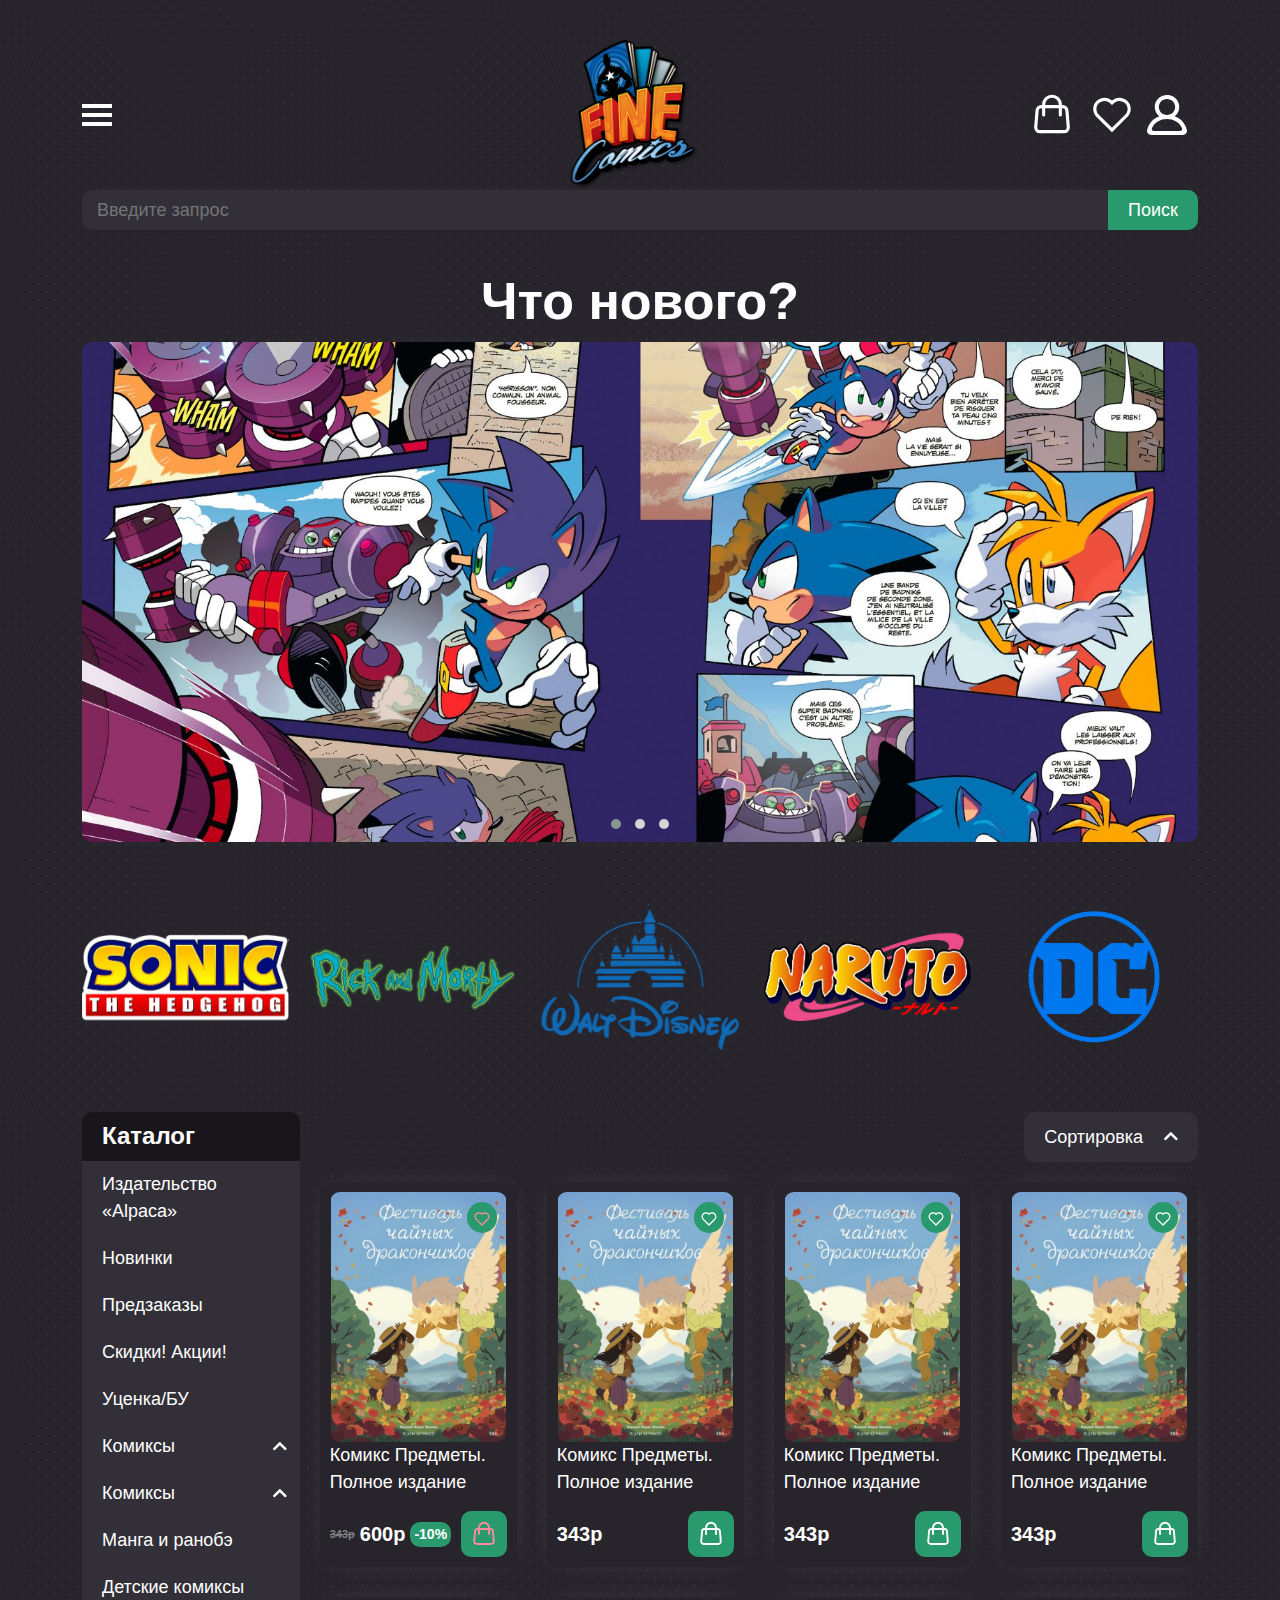
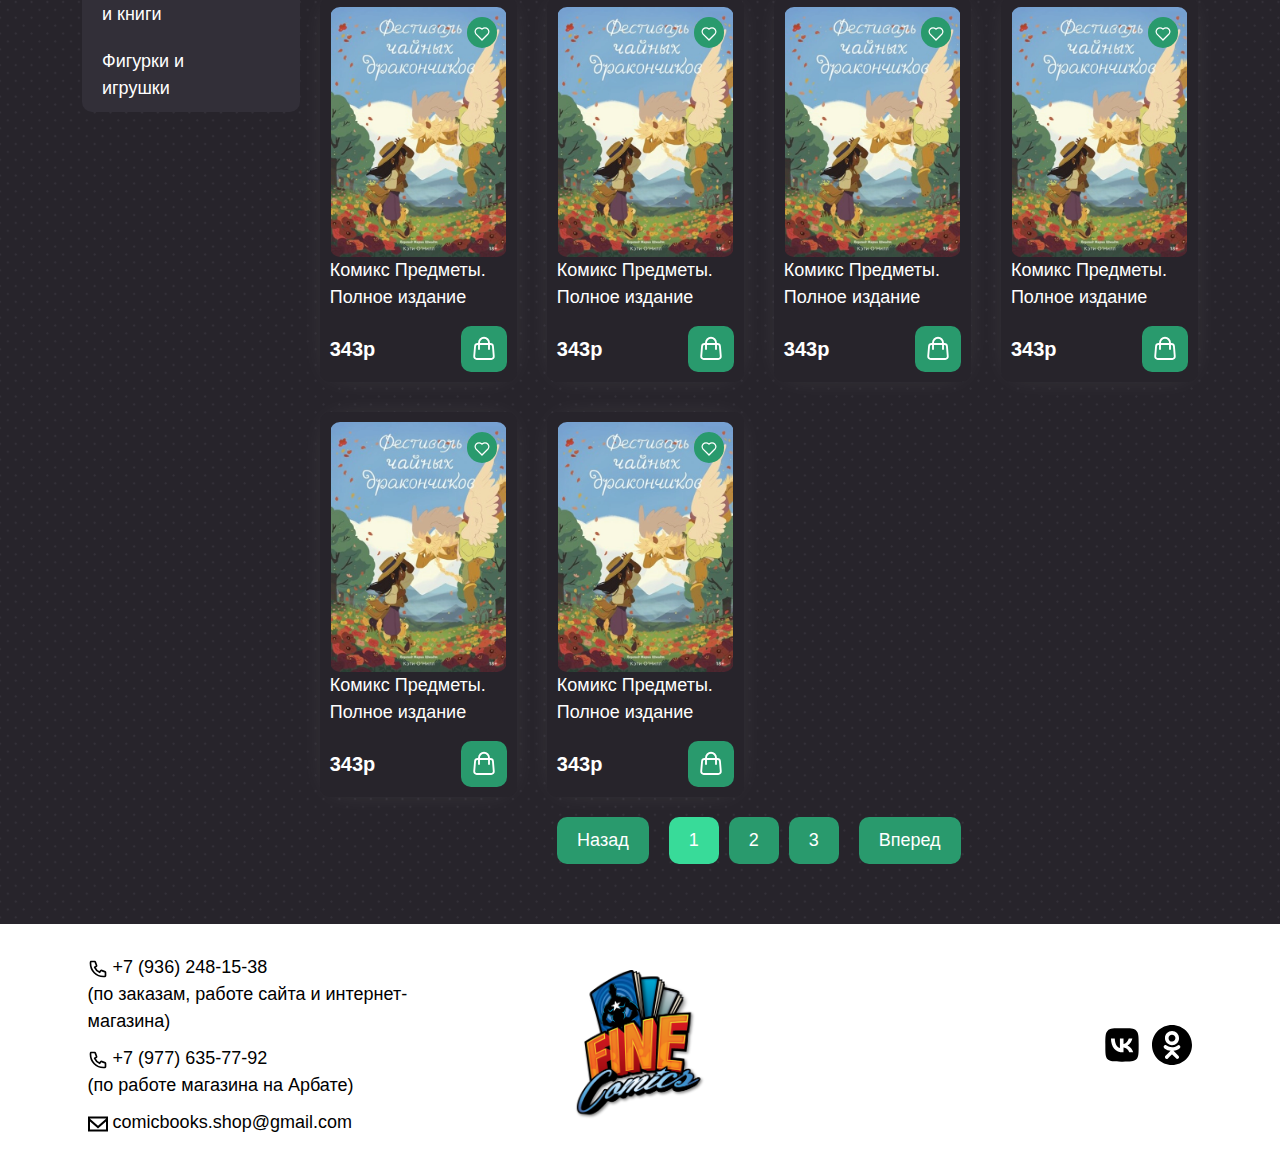
==== commit 58d29024: "feature: add all pages" ====
--- a/pages/index/index.html
+++ b/pages/index/index.html
@@ -149,7 +149,7 @@
         </div>
         <div class="container">
             <form class="search" action="">
-                <input type="text" class="search__input" placeholder="Введите запрос">
+                <input type="text" class="search__input input" placeholder="Введите запрос">
                 <button type="submit" class="btn search__submit">Поиск</button>
 
                 <!-- ВНИМАНИЕ, УБРАТЬ DISPLAY NONE КОГДА НАСТРОИШЬ -->
@@ -407,8 +407,17 @@
                                 </div>
 
                                 <div class="card__container">
-                                    <div class="card__price">
-                                        343p
+                                    <div class="card__price card__price--theme-discount">
+                                        <span class="card__old">
+                                            343p
+                                        </span>
+                                        <div class="card__now">
+                                            600р
+                                        </div>
+
+                                        <div class="card__percent">
+                                            -10%
+                                        </div>
                                     </div>
                                     <button class="btn card__cart card__cart--active">
                                         <svg class="svg--animate-stroke" width="30px" height="30px" viewBox="0 0 24 24" fill="none" xmlns="http://www.w3.org/2000/svg">
@@ -432,8 +441,10 @@
                                 </div>
 
                                 <div class="card__container">
-                                    <div class="card__price">
-                                        343p
+                                    <div class="card__price ">
+                                        <span class="card__old">
+                                            343p
+                                        </span>
                                     </div>
                                     <button class="btn card__cart ">
                                         <svg class="svg--animate-stroke" width="30px" height="30px" viewBox="0 0 24 24" fill="none" xmlns="http://www.w3.org/2000/svg">
@@ -457,8 +468,10 @@
                                 </div>
 
                                 <div class="card__container">
-                                    <div class="card__price">
-                                        343p
+                                    <div class="card__price ">
+                                        <span class="card__old">
+                                            343p
+                                        </span>
                                     </div>
                                     <button class="btn card__cart ">
                                         <svg class="svg--animate-stroke" width="30px" height="30px" viewBox="0 0 24 24" fill="none" xmlns="http://www.w3.org/2000/svg">
@@ -482,8 +495,10 @@
                                 </div>
 
                                 <div class="card__container">
-                                    <div class="card__price">
-                                        343p
+                                    <div class="card__price ">
+                                        <span class="card__old">
+                                            343p
+                                        </span>
                                     </div>
                                     <button class="btn card__cart ">
                                         <svg class="svg--animate-stroke" width="30px" height="30px" viewBox="0 0 24 24" fill="none" xmlns="http://www.w3.org/2000/svg">
@@ -507,8 +522,10 @@
                                 </div>
 
                                 <div class="card__container">
-                                    <div class="card__price">
-                                        343p
+                                    <div class="card__price ">
+                                        <span class="card__old">
+                                            343p
+                                        </span>
                                     </div>
                                     <button class="btn card__cart ">
                                         <svg class="svg--animate-stroke" width="30px" height="30px" viewBox="0 0 24 24" fill="none" xmlns="http://www.w3.org/2000/svg">
@@ -532,8 +549,10 @@
                                 </div>
 
                                 <div class="card__container">
-                                    <div class="card__price">
-                                        343p
+                                    <div class="card__price ">
+                                        <span class="card__old">
+                                            343p
+                                        </span>
                                     </div>
                                     <button class="btn card__cart ">
                                         <svg class="svg--animate-stroke" width="30px" height="30px" viewBox="0 0 24 24" fill="none" xmlns="http://www.w3.org/2000/svg">
@@ -557,8 +576,10 @@
                                 </div>
 
                                 <div class="card__container">
-                                    <div class="card__price">
-                                        343p
+                                    <div class="card__price ">
+                                        <span class="card__old">
+                                            343p
+                                        </span>
                                     </div>
                                     <button class="btn card__cart ">
                                         <svg class="svg--animate-stroke" width="30px" height="30px" viewBox="0 0 24 24" fill="none" xmlns="http://www.w3.org/2000/svg">
@@ -582,8 +603,10 @@
                                 </div>
 
                                 <div class="card__container">
-                                    <div class="card__price">
-                                        343p
+                                    <div class="card__price ">
+                                        <span class="card__old">
+                                            343p
+                                        </span>
                                     </div>
                                     <button class="btn card__cart ">
                                         <svg class="svg--animate-stroke" width="30px" height="30px" viewBox="0 0 24 24" fill="none" xmlns="http://www.w3.org/2000/svg">
@@ -607,8 +630,10 @@
                                 </div>
 
                                 <div class="card__container">
-                                    <div class="card__price">
-                                        343p
+                                    <div class="card__price ">
+                                        <span class="card__old">
+                                            343p
+                                        </span>
                                     </div>
                                     <button class="btn card__cart ">
                                         <svg class="svg--animate-stroke" width="30px" height="30px" viewBox="0 0 24 24" fill="none" xmlns="http://www.w3.org/2000/svg">
@@ -632,8 +657,10 @@
                                 </div>
 
                                 <div class="card__container">
-                                    <div class="card__price">
-                                        343p
+                                    <div class="card__price ">
+                                        <span class="card__old">
+                                            343p
+                                        </span>
                                     </div>
                                     <button class="btn card__cart ">
                                         <svg class="svg--animate-stroke" width="30px" height="30px" viewBox="0 0 24 24" fill="none" xmlns="http://www.w3.org/2000/svg">
@@ -643,160 +670,15 @@
                                 </div>
                             </div>
                         </a>
-                        <a href="#" class="card">
-                            <div class="card__img" style="background-image: url('./../../static/img/catalog/item-1.webp');">
-                                <button class="btn card__favorite ">
-                                    <svg class="svg--animate-fill" width="20px" height="20px" viewBox="0 0 24 24" fill="none" xmlns="http://www.w3.org/2000/svg">        
-                                        <path fill-rule="evenodd" clip-rule="evenodd" d="M11.993 5.09691C11.0387 4.25883 9.78328 3.75 8.40796 3.75C5.42122 3.75 3 6.1497 3 9.10988C3 10.473 3.50639 11.7242 4.35199 12.67L12 20.25L19.4216 12.8944L19.641 12.6631C20.4866 11.7172 21 10.473 21 9.10988C21 6.1497 18.5788 3.75 15.592 3.75C14.2167 3.75 12.9613 4.25883 12.007 5.09692L12 5.08998L11.993 5.09691ZM12 7.09938L12.0549 7.14755L12.9079 6.30208L12.9968 6.22399C13.6868 5.61806 14.5932 5.25 15.592 5.25C17.763 5.25 19.5 6.99073 19.5 9.10988C19.5 10.0813 19.1385 10.9674 18.5363 11.6481L18.3492 11.8453L12 18.1381L5.44274 11.6391C4.85393 10.9658 4.5 10.0809 4.5 9.10988C4.5 6.99073 6.23699 5.25 8.40796 5.25C9.40675 5.25 10.3132 5.61806 11.0032 6.22398L11.0921 6.30203L11.9452 7.14752L12 7.09938Z" fill="#000000"/>
-                                    </svg>
-                                </button>
-                            </div>
-                            <div class="card__content">
-                                <div class="card__name">
-                                    Комикс Предметы. Полное издание
-                                </div>
-
-                                <div class="card__container">
-                                    <div class="card__price">
-                                        343p
-                                    </div>
-                                    <button class="btn card__cart ">
-                                        <svg class="svg--animate-stroke" width="30px" height="30px" viewBox="0 0 24 24" fill="none" xmlns="http://www.w3.org/2000/svg">
-                                            <path d="M16 8H17.1597C18.1999 8 19.0664 8.79732 19.1528 9.83391L19.8195 17.8339C19.9167 18.9999 18.9965 20 17.8264 20H6.1736C5.00352 20 4.08334 18.9999 4.18051 17.8339L4.84718 9.83391C4.93356 8.79732 5.80009 8 6.84027 8H8M16 8H8M16 8L16 7C16 5.93913 15.5786 4.92172 14.8284 4.17157C14.0783 3.42143 13.0609 3 12 3C10.9391 3 9.92172 3.42143 9.17157 4.17157C8.42143 4.92172 8 5.93913 8 7L8 8M16 8L16 12M8 8L8 12" stroke="#000000" stroke-width="1.5" stroke-linecap="round" stroke-linejoin="round"/>
-                                        </svg>                    
-                                    </button>
-                                </div>
-                            </div>
-                        </a>
-                        <a href="#" class="card">
-                            <div class="card__img" style="background-image: url('./../../static/img/catalog/item-1.webp');">
-                                <button class="btn card__favorite ">
-                                    <svg class="svg--animate-fill" width="20px" height="20px" viewBox="0 0 24 24" fill="none" xmlns="http://www.w3.org/2000/svg">        
-                                        <path fill-rule="evenodd" clip-rule="evenodd" d="M11.993 5.09691C11.0387 4.25883 9.78328 3.75 8.40796 3.75C5.42122 3.75 3 6.1497 3 9.10988C3 10.473 3.50639 11.7242 4.35199 12.67L12 20.25L19.4216 12.8944L19.641 12.6631C20.4866 11.7172 21 10.473 21 9.10988C21 6.1497 18.5788 3.75 15.592 3.75C14.2167 3.75 12.9613 4.25883 12.007 5.09692L12 5.08998L11.993 5.09691ZM12 7.09938L12.0549 7.14755L12.9079 6.30208L12.9968 6.22399C13.6868 5.61806 14.5932 5.25 15.592 5.25C17.763 5.25 19.5 6.99073 19.5 9.10988C19.5 10.0813 19.1385 10.9674 18.5363 11.6481L18.3492 11.8453L12 18.1381L5.44274 11.6391C4.85393 10.9658 4.5 10.0809 4.5 9.10988C4.5 6.99073 6.23699 5.25 8.40796 5.25C9.40675 5.25 10.3132 5.61806 11.0032 6.22398L11.0921 6.30203L11.9452 7.14752L12 7.09938Z" fill="#000000"/>
-                                    </svg>
-                                </button>
-                            </div>
-                            <div class="card__content">
-                                <div class="card__name">
-                                    Комикс Предметы. Полное издание
-                                </div>
-
-                                <div class="card__container">
-                                    <div class="card__price">
-                                        343p
-                                    </div>
-                                    <button class="btn card__cart ">
-                                        <svg class="svg--animate-stroke" width="30px" height="30px" viewBox="0 0 24 24" fill="none" xmlns="http://www.w3.org/2000/svg">
-                                            <path d="M16 8H17.1597C18.1999 8 19.0664 8.79732 19.1528 9.83391L19.8195 17.8339C19.9167 18.9999 18.9965 20 17.8264 20H6.1736C5.00352 20 4.08334 18.9999 4.18051 17.8339L4.84718 9.83391C4.93356 8.79732 5.80009 8 6.84027 8H8M16 8H8M16 8L16 7C16 5.93913 15.5786 4.92172 14.8284 4.17157C14.0783 3.42143 13.0609 3 12 3C10.9391 3 9.92172 3.42143 9.17157 4.17157C8.42143 4.92172 8 5.93913 8 7L8 8M16 8L16 12M8 8L8 12" stroke="#000000" stroke-width="1.5" stroke-linecap="round" stroke-linejoin="round"/>
-                                        </svg>                    
-                                    </button>
-                                </div>
-                            </div>
-                        </a>
-                        <a href="#" class="card">
-                            <div class="card__img" style="background-image: url('./../../static/img/catalog/item-1.webp');">
-                                <button class="btn card__favorite ">
-                                    <svg class="svg--animate-fill" width="20px" height="20px" viewBox="0 0 24 24" fill="none" xmlns="http://www.w3.org/2000/svg">        
-                                        <path fill-rule="evenodd" clip-rule="evenodd" d="M11.993 5.09691C11.0387 4.25883 9.78328 3.75 8.40796 3.75C5.42122 3.75 3 6.1497 3 9.10988C3 10.473 3.50639 11.7242 4.35199 12.67L12 20.25L19.4216 12.8944L19.641 12.6631C20.4866 11.7172 21 10.473 21 9.10988C21 6.1497 18.5788 3.75 15.592 3.75C14.2167 3.75 12.9613 4.25883 12.007 5.09692L12 5.08998L11.993 5.09691ZM12 7.09938L12.0549 7.14755L12.9079 6.30208L12.9968 6.22399C13.6868 5.61806 14.5932 5.25 15.592 5.25C17.763 5.25 19.5 6.99073 19.5 9.10988C19.5 10.0813 19.1385 10.9674 18.5363 11.6481L18.3492 11.8453L12 18.1381L5.44274 11.6391C4.85393 10.9658 4.5 10.0809 4.5 9.10988C4.5 6.99073 6.23699 5.25 8.40796 5.25C9.40675 5.25 10.3132 5.61806 11.0032 6.22398L11.0921 6.30203L11.9452 7.14752L12 7.09938Z" fill="#000000"/>
-                                    </svg>
-                                </button>
-                            </div>
-                            <div class="card__content">
-                                <div class="card__name">
-                                    Комикс Предметы. Полное издание
-                                </div>
-
-                                <div class="card__container">
-                                    <div class="card__price">
-                                        343p
-                                    </div>
-                                    <button class="btn card__cart ">
-                                        <svg class="svg--animate-stroke" width="30px" height="30px" viewBox="0 0 24 24" fill="none" xmlns="http://www.w3.org/2000/svg">
-                                            <path d="M16 8H17.1597C18.1999 8 19.0664 8.79732 19.1528 9.83391L19.8195 17.8339C19.9167 18.9999 18.9965 20 17.8264 20H6.1736C5.00352 20 4.08334 18.9999 4.18051 17.8339L4.84718 9.83391C4.93356 8.79732 5.80009 8 6.84027 8H8M16 8H8M16 8L16 7C16 5.93913 15.5786 4.92172 14.8284 4.17157C14.0783 3.42143 13.0609 3 12 3C10.9391 3 9.92172 3.42143 9.17157 4.17157C8.42143 4.92172 8 5.93913 8 7L8 8M16 8L16 12M8 8L8 12" stroke="#000000" stroke-width="1.5" stroke-linecap="round" stroke-linejoin="round"/>
-                                        </svg>                    
-                                    </button>
-                                </div>
-                            </div>
-                        </a>
-                        <a href="#" class="card">
-                            <div class="card__img" style="background-image: url('./../../static/img/catalog/item-1.webp');">
-                                <button class="btn card__favorite ">
-                                    <svg class="svg--animate-fill" width="20px" height="20px" viewBox="0 0 24 24" fill="none" xmlns="http://www.w3.org/2000/svg">        
-                                        <path fill-rule="evenodd" clip-rule="evenodd" d="M11.993 5.09691C11.0387 4.25883 9.78328 3.75 8.40796 3.75C5.42122 3.75 3 6.1497 3 9.10988C3 10.473 3.50639 11.7242 4.35199 12.67L12 20.25L19.4216 12.8944L19.641 12.6631C20.4866 11.7172 21 10.473 21 9.10988C21 6.1497 18.5788 3.75 15.592 3.75C14.2167 3.75 12.9613 4.25883 12.007 5.09692L12 5.08998L11.993 5.09691ZM12 7.09938L12.0549 7.14755L12.9079 6.30208L12.9968 6.22399C13.6868 5.61806 14.5932 5.25 15.592 5.25C17.763 5.25 19.5 6.99073 19.5 9.10988C19.5 10.0813 19.1385 10.9674 18.5363 11.6481L18.3492 11.8453L12 18.1381L5.44274 11.6391C4.85393 10.9658 4.5 10.0809 4.5 9.10988C4.5 6.99073 6.23699 5.25 8.40796 5.25C9.40675 5.25 10.3132 5.61806 11.0032 6.22398L11.0921 6.30203L11.9452 7.14752L12 7.09938Z" fill="#000000"/>
-                                    </svg>
-                                </button>
-                            </div>
-                            <div class="card__content">
-                                <div class="card__name">
-                                    Комикс Предметы. Полное издание
-                                </div>
-
-                                <div class="card__container">
-                                    <div class="card__price">
-                                        343p
-                                    </div>
-                                    <button class="btn card__cart ">
-                                        <svg class="svg--animate-stroke" width="30px" height="30px" viewBox="0 0 24 24" fill="none" xmlns="http://www.w3.org/2000/svg">
-                                            <path d="M16 8H17.1597C18.1999 8 19.0664 8.79732 19.1528 9.83391L19.8195 17.8339C19.9167 18.9999 18.9965 20 17.8264 20H6.1736C5.00352 20 4.08334 18.9999 4.18051 17.8339L4.84718 9.83391C4.93356 8.79732 5.80009 8 6.84027 8H8M16 8H8M16 8L16 7C16 5.93913 15.5786 4.92172 14.8284 4.17157C14.0783 3.42143 13.0609 3 12 3C10.9391 3 9.92172 3.42143 9.17157 4.17157C8.42143 4.92172 8 5.93913 8 7L8 8M16 8L16 12M8 8L8 12" stroke="#000000" stroke-width="1.5" stroke-linecap="round" stroke-linejoin="round"/>
-                                        </svg>                    
-                                    </button>
-                                </div>
-                            </div>
-                        </a>
-                        <a href="#" class="card">
-                            <div class="card__img" style="background-image: url('./../../static/img/catalog/item-1.webp');">
-                                <button class="btn card__favorite ">
-                                    <svg class="svg--animate-fill" width="20px" height="20px" viewBox="0 0 24 24" fill="none" xmlns="http://www.w3.org/2000/svg">        
-                                        <path fill-rule="evenodd" clip-rule="evenodd" d="M11.993 5.09691C11.0387 4.25883 9.78328 3.75 8.40796 3.75C5.42122 3.75 3 6.1497 3 9.10988C3 10.473 3.50639 11.7242 4.35199 12.67L12 20.25L19.4216 12.8944L19.641 12.6631C20.4866 11.7172 21 10.473 21 9.10988C21 6.1497 18.5788 3.75 15.592 3.75C14.2167 3.75 12.9613 4.25883 12.007 5.09692L12 5.08998L11.993 5.09691ZM12 7.09938L12.0549 7.14755L12.9079 6.30208L12.9968 6.22399C13.6868 5.61806 14.5932 5.25 15.592 5.25C17.763 5.25 19.5 6.99073 19.5 9.10988C19.5 10.0813 19.1385 10.9674 18.5363 11.6481L18.3492 11.8453L12 18.1381L5.44274 11.6391C4.85393 10.9658 4.5 10.0809 4.5 9.10988C4.5 6.99073 6.23699 5.25 8.40796 5.25C9.40675 5.25 10.3132 5.61806 11.0032 6.22398L11.0921 6.30203L11.9452 7.14752L12 7.09938Z" fill="#000000"/>
-                                    </svg>
-                                </button>
-                            </div>
-                            <div class="card__content">
-                                <div class="card__name">
-                                    Комикс Предметы. Полное издание
-                                </div>
-
-                                <div class="card__container">
-                                    <div class="card__price">
-                                        343p
-                                    </div>
-                                    <button class="btn card__cart ">
-                                        <svg class="svg--animate-stroke" width="30px" height="30px" viewBox="0 0 24 24" fill="none" xmlns="http://www.w3.org/2000/svg">
-                                            <path d="M16 8H17.1597C18.1999 8 19.0664 8.79732 19.1528 9.83391L19.8195 17.8339C19.9167 18.9999 18.9965 20 17.8264 20H6.1736C5.00352 20 4.08334 18.9999 4.18051 17.8339L4.84718 9.83391C4.93356 8.79732 5.80009 8 6.84027 8H8M16 8H8M16 8L16 7C16 5.93913 15.5786 4.92172 14.8284 4.17157C14.0783 3.42143 13.0609 3 12 3C10.9391 3 9.92172 3.42143 9.17157 4.17157C8.42143 4.92172 8 5.93913 8 7L8 8M16 8L16 12M8 8L8 12" stroke="#000000" stroke-width="1.5" stroke-linecap="round" stroke-linejoin="round"/>
-                                        </svg>                    
-                                    </button>
-                                </div>
-                            </div>
-                        </a>
-                        <a href="#" class="card">
-                            <div class="card__img" style="background-image: url('./../../static/img/catalog/item-1.webp');">
-                                <button class="btn card__favorite ">
-                                    <svg class="svg--animate-fill" width="20px" height="20px" viewBox="0 0 24 24" fill="none" xmlns="http://www.w3.org/2000/svg">        
-                                        <path fill-rule="evenodd" clip-rule="evenodd" d="M11.993 5.09691C11.0387 4.25883 9.78328 3.75 8.40796 3.75C5.42122 3.75 3 6.1497 3 9.10988C3 10.473 3.50639 11.7242 4.35199 12.67L12 20.25L19.4216 12.8944L19.641 12.6631C20.4866 11.7172 21 10.473 21 9.10988C21 6.1497 18.5788 3.75 15.592 3.75C14.2167 3.75 12.9613 4.25883 12.007 5.09692L12 5.08998L11.993 5.09691ZM12 7.09938L12.0549 7.14755L12.9079 6.30208L12.9968 6.22399C13.6868 5.61806 14.5932 5.25 15.592 5.25C17.763 5.25 19.5 6.99073 19.5 9.10988C19.5 10.0813 19.1385 10.9674 18.5363 11.6481L18.3492 11.8453L12 18.1381L5.44274 11.6391C4.85393 10.9658 4.5 10.0809 4.5 9.10988C4.5 6.99073 6.23699 5.25 8.40796 5.25C9.40675 5.25 10.3132 5.61806 11.0032 6.22398L11.0921 6.30203L11.9452 7.14752L12 7.09938Z" fill="#000000"/>
-                                    </svg>
-                                </button>
-                            </div>
-                            <div class="card__content">
-                                <div class="card__name">
-                                    Комикс Предметы. Полное издание
-                                </div>
-
-                                <div class="card__container">
-                                    <div class="card__price">
-                                        343p
-                                    </div>
-                                    <button class="btn card__cart ">
-                                        <svg class="svg--animate-stroke" width="30px" height="30px" viewBox="0 0 24 24" fill="none" xmlns="http://www.w3.org/2000/svg">
-                                            <path d="M16 8H17.1597C18.1999 8 19.0664 8.79732 19.1528 9.83391L19.8195 17.8339C19.9167 18.9999 18.9965 20 17.8264 20H6.1736C5.00352 20 4.08334 18.9999 4.18051 17.8339L4.84718 9.83391C4.93356 8.79732 5.80009 8 6.84027 8H8M16 8H8M16 8L16 7C16 5.93913 15.5786 4.92172 14.8284 4.17157C14.0783 3.42143 13.0609 3 12 3C10.9391 3 9.92172 3.42143 9.17157 4.17157C8.42143 4.92172 8 5.93913 8 7L8 8M16 8L16 12M8 8L8 12" stroke="#000000" stroke-width="1.5" stroke-linecap="round" stroke-linejoin="round"/>
-                                        </svg>                    
-                                    </button>
-                                </div>
-                            </div>
-                        </a>
-                    </div>
-                    <div class="catalog__view">
-                        место под погинацию
-                    </div>
+
+                    </div>
+                    <ul class="catalog__pagination pagination__items">
+                        <li class="btn pagination__item pagination__back"><a>Назад</a></li>
+                        <li class="btn pagination__item pagination__item--select" data-num="1"><a>1</a></li>
+                        <li class="btn pagination__item" data-num="2"><a>2</a></li>
+                        <li class="btn pagination__item" data-num="3"><a>3</a></li>
+                        <li class="btn pagination__item pagination__next" data-num="2" title="Next page"><a>Вперед</a></li>
+                    </ul>
                 </div>
             </div>
         </section>
